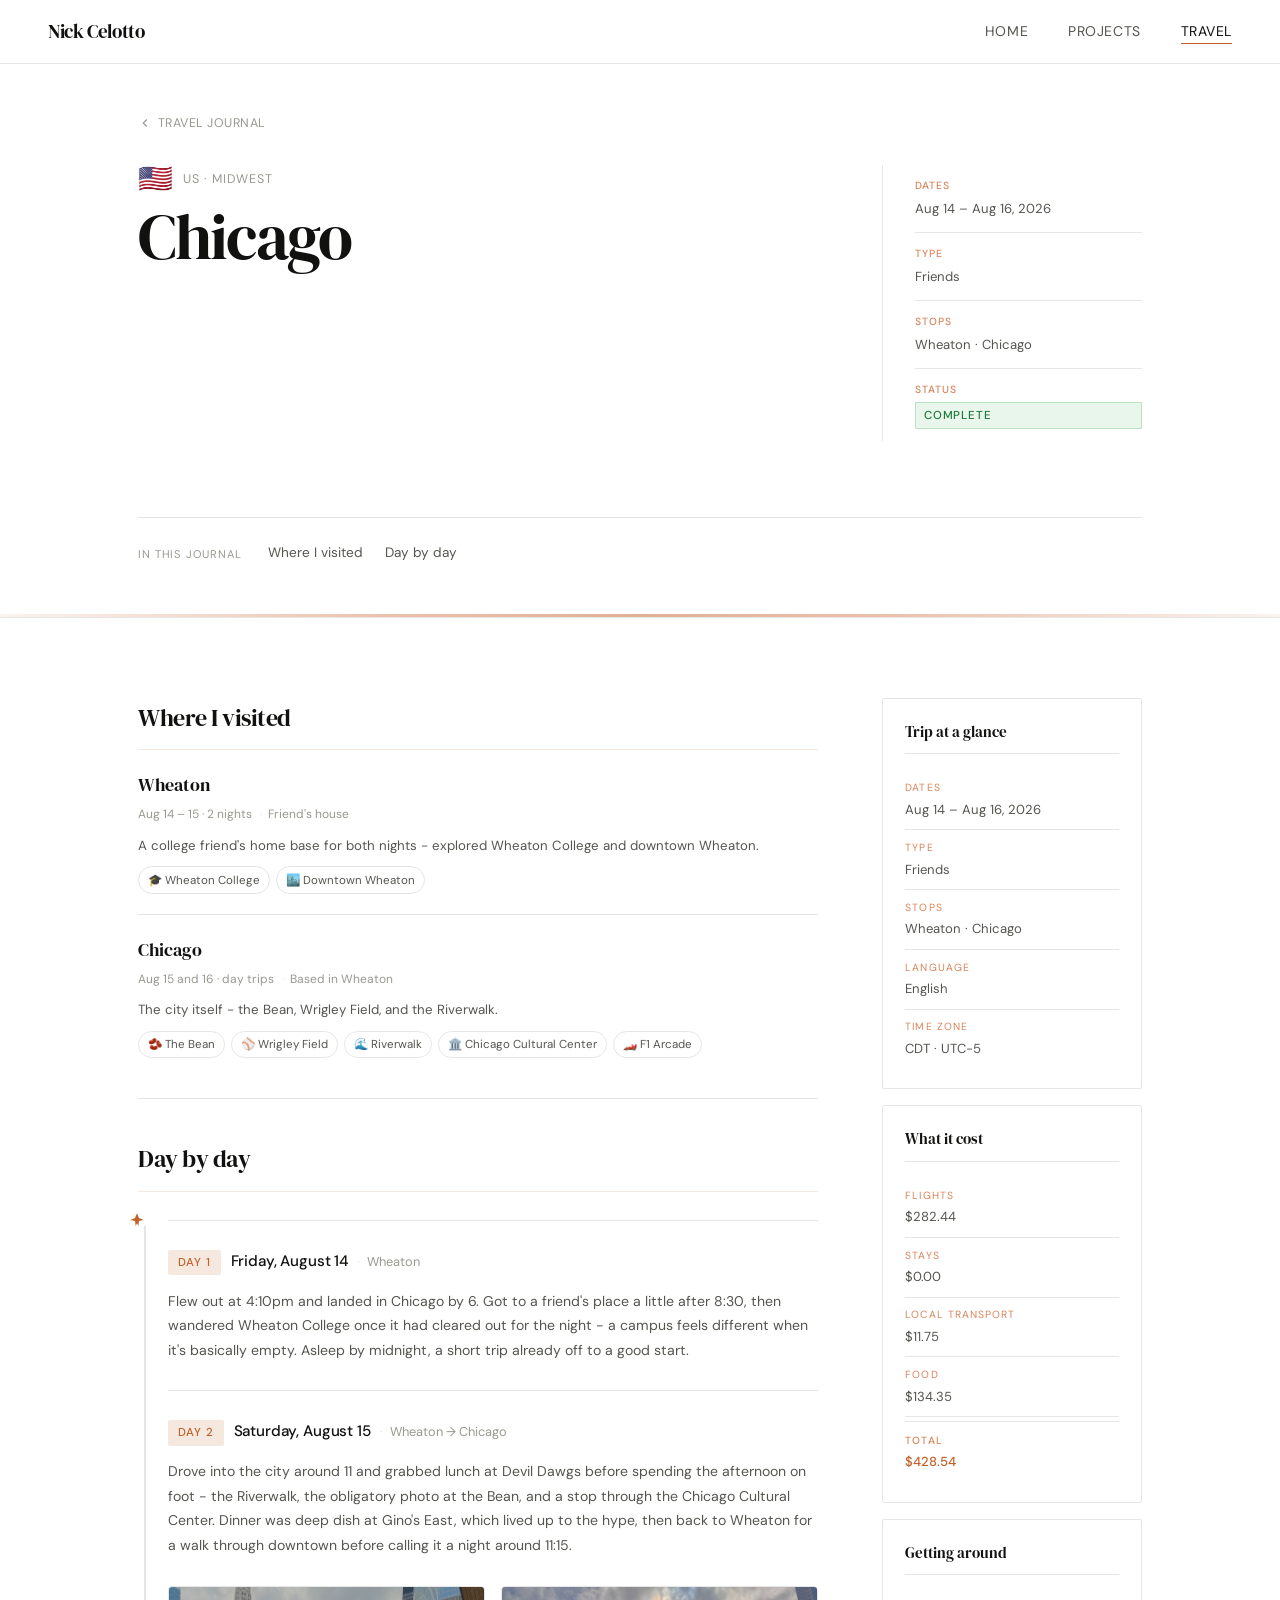
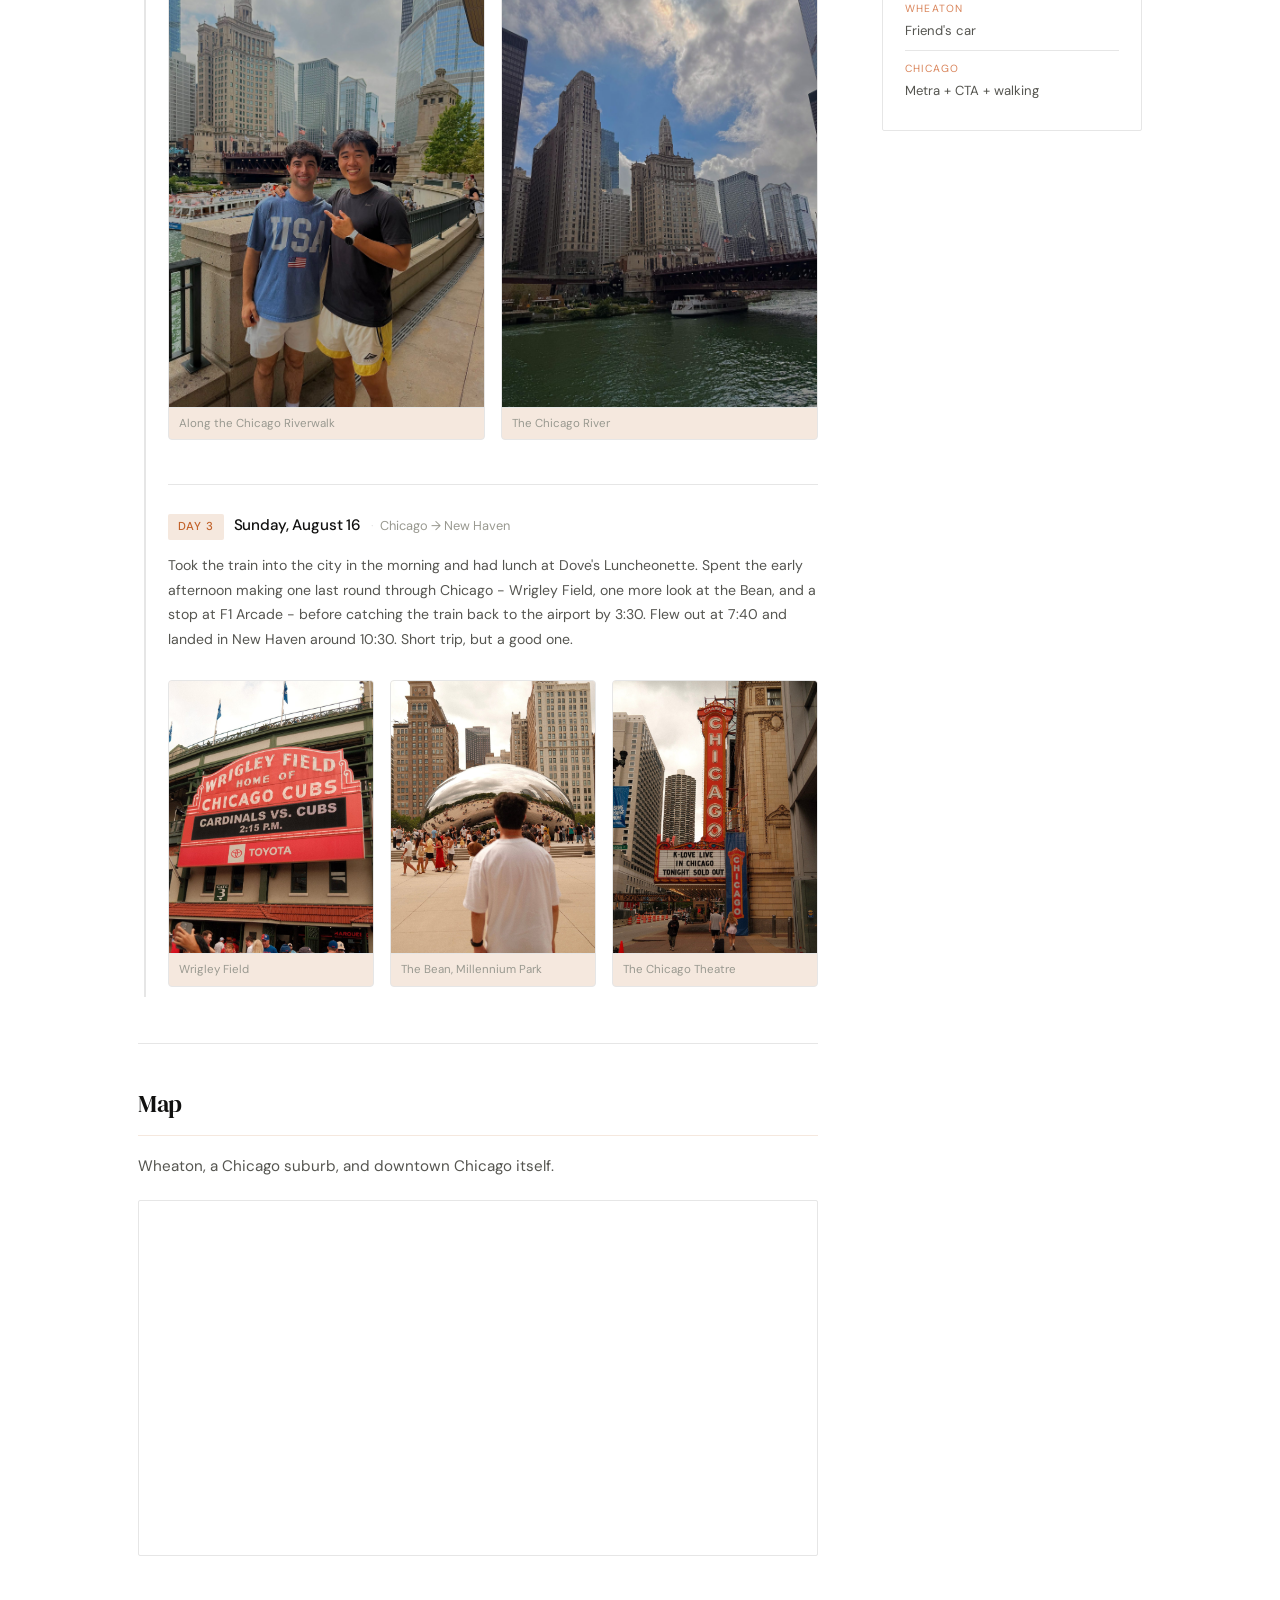
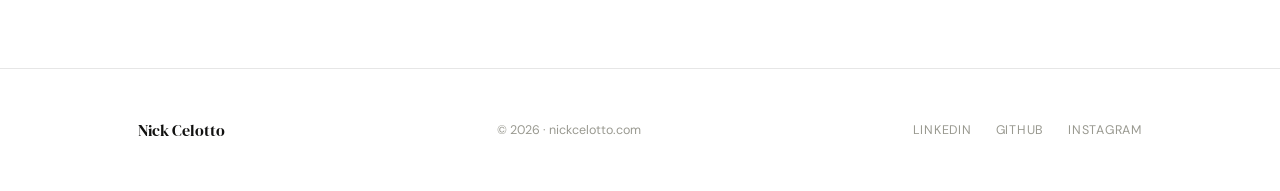
==== guide-chicago.html @ 73bafe91 "Travel page update" ====
<!DOCTYPE html>
<html lang="en">
<head>
  <meta charset="UTF-8" />
  <meta name="viewport" content="width=device-width, initial-scale=1.0" />
  <title>Chicago - Nick Celotto</title>
  <link rel="preconnect" href="https://fonts.googleapis.com" />
  <link rel="preconnect" href="https://fonts.gstatic.com" crossorigin />
  <link href="https://fonts.googleapis.com/css2?family=DM+Serif+Display:ital@0;1&family=DM+Sans:wght@300;400;500&display=swap" rel="stylesheet" />
  <link rel="stylesheet" href="style.css" />
</head>
<body>

  <!-- NAV -->
  <nav class="nav">
    <a href="index.html" class="nav-logo">Nick Celotto</a>
    <ul class="nav-links">
      <li><a href="index.html">Home</a></li>
      <li><a href="projects.html">Projects</a></li>
      <li><a href="travel.html" class="active">Travel</a></li>
    </ul>
    <button class="nav-hamburger" id="hamburger" aria-label="Menu">
      <span></span><span></span><span></span>
    </button>
  </nav>
  <div class="nav-mobile-menu" id="mobileMenu">
    <a href="index.html">Home</a>
    <a href="projects.html">Projects</a>
    <a href="travel.html">Travel</a>
  </div>


  <!-- ════════════════════════
       HERO
       ════════════════════════ -->
  <div class="guide-page-hero">
    <div class="container">

      <a href="travel.html?tab=guides" class="guide-back">
        <svg width="14" height="14" viewBox="0 0 24 24" fill="none" stroke="currentColor" stroke-width="2"><polyline points="15 18 9 12 15 6"/></svg>
        Travel Journal
      </a>


      <div class="guide-page-header">
        <div class="guide-page-title-group">
          <div class="guide-page-flag-row">
            <span class="guide-page-flag">🇺🇸</span>
            <span class="guide-page-region">US · Midwest</span>
          </div>
          <h1 class="guide-page-title">Chicago</h1>
        </div>
        <div class="guide-page-meta">
          <div class="guide-page-meta-item">
            <span class="guide-page-meta-label">Dates</span>
            <span class="guide-page-meta-val">Aug 14 – Aug 16, 2026</span>
          </div>
          <div class="guide-page-meta-item">
            <span class="guide-page-meta-label">Type</span>
            <span class="guide-page-meta-val">Friends</span>
          </div>
          <div class="guide-page-meta-item">
            <span class="guide-page-meta-label">Stops</span>
            <span class="guide-page-meta-val">Wheaton · Chicago</span>
          </div>
          <div class="guide-page-meta-item">
            <span class="guide-page-meta-label">Status</span>
            <span class="guide-status guide-status--live" style="font-size:0.72rem;">Complete</span>
          </div>
        </div>
      </div>

      <!-- In this journal - magazine-style contents strip -->
      <nav class="guide-toc">
        <span class="guide-toc-label">In this journal</span>
        <a href="#where">Where I visited</a>
        <a href="#daybyday">Day by day</a>
      </nav>

    </div>
    <div class="guide-hero-divider"></div>
  </div>


  <!-- ════════════════════════
       BODY
       ════════════════════════ -->
  <div class="guide-page-body">
    <div class="container">
      <div class="guide-page-layout">

        <!-- ══════════════════════════════
             MAIN CONTENT
             ══════════════════════════════ -->
        <div class="guide-page-content">

          <!-- WHERE I VISITED -->
          <div class="guide-page-section" id="where">
            <h2 class="guide-page-section-title">Where I visited</h2>

            <div class="journal-stays">

              <div class="journal-stay">
                <div class="journal-stay-destination">Wheaton</div>
                <div class="journal-stay-meta-row">
                  <span class="journal-stay-dates">Aug 14 – 15 · 2 nights</span>
                  <span class="journal-stay-hostel">Friend's house</span>
                </div>
                <p class="journal-stay-desc">A college friend's home base for both nights - explored Wheaton College and downtown Wheaton.</p>
                <div class="journal-stay-tags">
                  <span class="journal-stay-tag">🎓 Wheaton College</span>
                  <span class="journal-stay-tag">🏙️ Downtown Wheaton</span>
                </div>
              </div>

              <div class="journal-stay">
                <div class="journal-stay-destination">Chicago</div>
                <div class="journal-stay-meta-row">
                  <span class="journal-stay-dates">Aug 15 and 16 · day trips</span>
                  <span class="journal-stay-hostel">Based in Wheaton</span>
                </div>
                <p class="journal-stay-desc">The city itself - the Bean, Wrigley Field, and the Riverwalk.</p>
                <div class="journal-stay-tags">
                  <span class="journal-stay-tag">🫘 The Bean</span>
                  <span class="journal-stay-tag">⚾ Wrigley Field</span>
                  <span class="journal-stay-tag">🌊 Riverwalk</span>
                  <span class="journal-stay-tag">🏛️ Chicago Cultural Center</span>
                  <span class="journal-stay-tag">🏎️ F1 Arcade</span>
                </div>
              </div>

            </div>
          </div>

          <!-- DAY BY DAY -->
          <div class="guide-page-section" id="daybyday">
            <h2 class="guide-page-section-title">Day by day</h2>

            <div class="journal-track">
              <div class="plane-tracker" aria-hidden="true">
                <svg viewBox="0 0 24 24" xmlns="http://www.w3.org/2000/svg">
                  <path style="fill:var(--accent)" d="M12 2 L15 9 L22 12 L15 13.5 L14 21 L12 17 L10 21 L9 13.5 L2 12 L9 9 Z"/>
                </svg>
              </div>

            <div class="journal-day">
              <div class="journal-day-header">
                <span class="journal-day-label">Day 1</span>
                <span class="journal-day-date">Friday, August 14</span>
                <span class="journal-day-location">Wheaton</span>
              </div>
              <div class="journal-day-body">
                <p class="journal-day-text">Flew out at 4:10pm and landed in Chicago by 6. Got to a friend's place a little after 8:30, then wandered Wheaton College once it had cleared out for the night - a campus feels different when it's basically empty. Asleep by midnight, a short trip already off to a good start.</p>
                <!-- ★ Add photo: <div class="journal-day-photo"><img src="assets/chicago/dayN.jpg" alt="" /><p class="journal-day-photo-caption">Caption</p></div> -->
              </div>
            </div>

            <div class="journal-day">
              <div class="journal-day-header">
                <span class="journal-day-label">Day 2</span>
                <span class="journal-day-date">Saturday, August 15</span>
                <span class="journal-day-location">Wheaton → Chicago</span>
              </div>
              <div class="journal-day-body">
                <p class="journal-day-text">Drove into the city around 11 and grabbed lunch at Devil Dawgs before spending the afternoon on foot - the Riverwalk, the obligatory photo at the Bean, and a stop through the Chicago Cultural Center. Dinner was deep dish at Gino's East, which lived up to the hype, then back to Wheaton for a walk through downtown before calling it a night around 11:15.</p>
                <div class="journal-day-photo-row">
                  <div class="journal-day-photo journal-day-photo--portrait"><img src="assets/chicago/chicago-riverwalk.jpg" alt="Along the Chicago Riverwalk" loading="lazy" /><p class="journal-day-photo-caption">Along the Chicago Riverwalk</p></div>
                  <div class="journal-day-photo journal-day-photo--portrait"><img src="assets/chicago/chicago-river.jpg" alt="Buildings along the Chicago River" loading="lazy" /><p class="journal-day-photo-caption">The Chicago River</p></div>
                </div>
              </div>
            </div>

            <div class="journal-day">
              <div class="journal-day-header">
                <span class="journal-day-label">Day 3</span>
                <span class="journal-day-date">Sunday, August 16</span>
                <span class="journal-day-location">Chicago → New Haven</span>
              </div>
              <div class="journal-day-body">
                <p class="journal-day-text">Took the train into the city in the morning and had lunch at Dove's Luncheonette. Spent the early afternoon making one last round through Chicago - Wrigley Field, one more look at the Bean, and a stop at F1 Arcade - before catching the train back to the airport by 3:30. Flew out at 7:40 and landed in New Haven around 10:30. Short trip, but a good one.</p>
                <div class="journal-day-photo-row">
                  <div class="journal-day-photo journal-day-photo--portrait"><img src="assets/chicago/chicago-wrigley.jpg" alt="Wrigley Field marquee" loading="lazy" /><p class="journal-day-photo-caption">Wrigley Field</p></div>
                  <div class="journal-day-photo journal-day-photo--portrait"><img src="assets/chicago/chicago-bean.jpg" alt="Looking at Cloud Gate in Millennium Park" loading="lazy" /><p class="journal-day-photo-caption">The Bean, Millennium Park</p></div>
                  <div class="journal-day-photo journal-day-photo--portrait"><img src="assets/chicago/chicago-theatre.jpg" alt="The Chicago Theatre sign" loading="lazy" /><p class="journal-day-photo-caption">The Chicago Theatre</p></div>
                </div>
              </div>
            </div>

            </div><!-- /journal-track -->

          </div><!-- /day by day section -->

          <!-- MAP -->
          <div class="guide-page-section guide-map-section">
            <h2 class="guide-page-section-title">Map</h2>
            <p class="guide-page-text" style="margin-bottom:1.25rem;">Wheaton, a Chicago suburb, and downtown Chicago itself.</p>
            <div class="guide-map-wrap">
              <iframe
                class="guide-map-iframe"
                src="https://maps.google.com/maps?q=Chicago,+IL&z=9&output=embed"
                allowfullscreen="" loading="lazy"
                referrerpolicy="no-referrer-when-downgrade"
                title="Chicago map">
              </iframe>
            </div>
          </div>

        </div><!-- /guide-page-content -->


        <!-- ══════════════════════════════
             SIDEBAR
             ══════════════════════════════ -->
        <aside class="guide-page-sidebar">

          <div class="guide-sidebar-card">
            <h3 class="guide-sidebar-heading">Trip at a glance</h3>
            <div class="guide-sidebar-facts">
              <div class="guide-sidebar-fact">
                <span class="guide-sidebar-fact-label">Dates</span>
                <span class="guide-sidebar-fact-val">Aug 14 – Aug 16, 2026</span>
              </div>
              <div class="guide-sidebar-fact">
                <span class="guide-sidebar-fact-label">Type</span>
                <span class="guide-sidebar-fact-val">Friends</span>
              </div>
              <div class="guide-sidebar-fact">
                <span class="guide-sidebar-fact-label">Stops</span>
                <span class="guide-sidebar-fact-val">Wheaton · Chicago</span>
              </div>
              <div class="guide-sidebar-fact">
                <span class="guide-sidebar-fact-label">Language</span>
                <span class="guide-sidebar-fact-val">English</span>
              </div>
              <div class="guide-sidebar-fact">
                <span class="guide-sidebar-fact-label">Time zone</span>
                <span class="guide-sidebar-fact-val">CDT · UTC-5</span>
              </div>
            </div>
          </div>

          <div class="guide-sidebar-card">
            <h3 class="guide-sidebar-heading">What it cost</h3>
            <div class="guide-sidebar-facts">
              <div class="guide-sidebar-fact">
                <span class="guide-sidebar-fact-label">Flights</span>
                <span class="guide-sidebar-fact-val">$282.44</span>
              </div>
              <div class="guide-sidebar-fact">
                <span class="guide-sidebar-fact-label">Stays</span>
                <span class="guide-sidebar-fact-val">$0.00</span>
              </div>
              <div class="guide-sidebar-fact">
                <span class="guide-sidebar-fact-label">Local transport</span>
                <span class="guide-sidebar-fact-val">$11.75</span>
              </div>
              <div class="guide-sidebar-fact">
                <span class="guide-sidebar-fact-label">Food</span>
                <span class="guide-sidebar-fact-val">$134.35</span>
              </div>
              <div class="guide-sidebar-fact" style="border-top:1px solid var(--ink-faint);padding-top:0.6rem;margin-top:0.25rem;">
                <span class="guide-sidebar-fact-label" style="font-weight:500;">Total</span>
                <span class="guide-sidebar-fact-val" style="font-weight:500;color:var(--accent);">$428.54</span>
              </div>
            </div>
          </div>

          <div class="guide-sidebar-card">
            <h3 class="guide-sidebar-heading">Getting around</h3>
            <div class="guide-sidebar-facts">
              <div class="guide-sidebar-fact">
                <span class="guide-sidebar-fact-label">Wheaton</span>
                <span class="guide-sidebar-fact-val">Friend's car</span>
              </div>
              <div class="guide-sidebar-fact">
                <span class="guide-sidebar-fact-label">Chicago</span>
                <span class="guide-sidebar-fact-val">Metra + CTA + walking</span>
              </div>
            </div>
          </div>

        </aside><!-- /sidebar -->

      </div><!-- /guide-page-layout -->
    </div><!-- /container -->
  </div><!-- /guide-page-body -->


  <!-- FOOTER -->
  <footer class="footer">
    <div class="container footer-inner">
      <p class="footer-name">Nick Celotto</p>
      <p class="footer-copy">© 2026 · nickcelotto.com</p>
      <div class="footer-links">
        <a href="https://www.linkedin.com/in/nickcelotto" target="_blank">LinkedIn</a>
        <a href="https://github.com/nickcelotto" target="_blank">GitHub</a>
        <a href="https://www.instagram.com/celottovision" target="_blank">Instagram</a>
      </div>
    </div>
  </footer>

  <script src="main.js"></script>
</body>
</html>
---- style.css ----
/* ============================================================
   NICK CELOTTO - PORTFOLIO STYLESHEET
   
   TABLE OF CONTENTS:
   1.  Reset & CSS Variables
   2.  Base Styles (body, images, links)
   3.  Navigation (desktop + mobile hamburger)
   4.  Layout Utilities (container, two-column grid)
   5.  Section Spacing & Dividers
   6.  Hero (homepage)
   7.  Bio Text & CTA Links
   8.  Skills Grid
   9.  Project Cards (homepage teaser)
   10. Page Headers (projects, photography pages)
   11. Filter/Tab Bar (sticky bar below page header)
   12. Tab System (show/hide views via JS)
   13. Project Detail Cards (Other Projects view)
   14. Featured Project - editorial layout
   15. Photo Strip (homepage teaser)
   16. Gallery Page (masonry grid + lightbox)
   17. Experience Section (homepage)
   18. Resume Pill (accent-colored hero button)
   19. Metrics Strip (photography page)
   20. Photography Home - editorial intro
   21. Footer
   22. Animations & Scroll Reveal
   23. Responsive Breakpoints
   ============================================================ */


/* ============================================================
   1. RESET & CSS VARIABLES
   ============================================================
   box-sizing: border-box means padding and border are included
   in an element's width/height - avoids layout math headaches.
   CSS custom properties (--variables) are defined on :root so
   they're available everywhere in the file.
   ============================================================ */

*, *::before, *::after { box-sizing: border-box; margin: 0; padding: 0; }

:root {
  /* ── Text colors ── */
  --ink: #111110;           /* near-black for headings and strong text */
  --ink-mid: #555550;       /* body text, descriptions */
  --ink-light: #999990;     /* captions, labels, secondary text */
  --ink-faint: #e6e6e6;     /* borders, dividers, very subtle lines */

  /* ── Background colors ── */
  --paper: #ffffff;         /* page background - clean white */
  --paper-warm: #ffffff;    /* same white - kept as a separate variable so
                                a subtle surface distinction (or dark mode)
                                can be reintroduced later without a find/
                                replace across the whole file */
  --surface: #f7f7f6;       /* barely-there neutral fill for cards that
                                need to read as a distinct block against
                                the white page (not a return to beige -
                                this is a near-neutral gray) */

  /* ── Accent - warm terracotta/amber ──
     Used on: labels, italic headings, icons, buttons, links,
     tag backgrounds, stat numbers, quote marks, arrow symbols. */
  --accent: #c2622a;        /* main accent, full saturation */
  --accent-hover: #a84e1e;  /* darker shade for hover states */
  --accent-faint: #f5e8de;  /* very light tint for backgrounds/hover fills */
  --accent-mid: #d9845a;    /* mid tone - used in dark-bg contexts */

  /* ── Legacy tag variables (kept for compatibility) ── */
  --tag-bg: #eeeeee;
  --tag-color: #555550;

  /* ── Typography ── */
  --serif: 'DM Serif Display', Georgia, serif; /* headings, pull quotes */
  --sans: 'DM Sans', system-ui, sans-serif;    /* all body text, UI labels */

  /* ── Layout ── */
  --nav-h: 64px;            /* nav bar height - used to offset sticky elements */
  --max-w: 1100px;          /* max content width, centered on large screens */
  --side-pad: clamp(1.25rem, 5vw, 3rem); /* responsive horizontal padding */
  /* clamp(min, preferred, max) - shrinks on small screens, caps on large */
}

html { scroll-behavior: smooth; } /* makes anchor links (#section) animate */


/* ============================================================
   2. BASE STYLES
   ============================================================ */

body {
  font-family: var(--sans);
  background: var(--paper);
  color: var(--ink);
  font-size: 16px;
  line-height: 1.65;
  -webkit-font-smoothing: antialiased; /* crisper text rendering on macOS/iOS */
}

/* Images are block by default (removes inline bottom gap).
   width: 100% makes them fill their container.
   height: auto preserves natural aspect ratio - no cropping.
   Individual containers override this where a fixed crop is needed. */
img { display: block; width: 100%; height: auto; }

/* Remove default link styling - we'll style each context manually */
a { color: inherit; text-decoration: none; }


/* ============================================================
   3. NAVIGATION
   ============================================================
   The nav is fixed (stays at top while scrolling).
   backdrop-filter: blur creates the frosted-glass effect.
   z-index: 1000 keeps it above all page content.
   ============================================================ */

.nav {
  position: fixed;
  top: 0; left: 0; right: 0;
  height: var(--nav-h);
  background: rgba(255, 255, 255, 0.94); /* slightly transparent so blur shows */
  backdrop-filter: blur(12px);
  -webkit-backdrop-filter: blur(12px);   /* Safari prefix */
  border-bottom: 1px solid var(--ink-faint);
  display: flex;
  align-items: center;
  justify-content: space-between;
  padding: 0 var(--side-pad);
  z-index: 1000;
}

/* Logo text - uses serif font, slightly smaller than headings */
.nav-logo {
  font-family: var(--serif);
  font-size: 1.2rem;
  letter-spacing: -0.02em;
  color: var(--ink);
}

/* Desktop nav links */
.nav-links {
  list-style: none;
  display: flex;
  gap: 2.5rem;
}

.nav-links a {
  font-size: 0.875rem;
  font-weight: 400;
  letter-spacing: 0.04em;
  text-transform: uppercase;
  color: var(--ink-mid);
  transition: color 0.2s;
  position: relative; /* needed for the ::after underline pseudo-element */
}

/* Animated underline on hover/active - grows from left using width transition */
.nav-links a::after {
  content: '';
  position: absolute;
  bottom: -4px; left: 0;
  width: 0; height: 1.5px;
  background: var(--accent);
  transition: width 0.25s;
}

.nav-links a:hover,
.nav-links a.active {
  color: var(--ink);
}

.nav-links a:hover::after,
.nav-links a.active::after {
  width: 100%; /* triggers the underline animation */
}

/* Hamburger button - hidden on desktop, shown on mobile via media query */
.nav-hamburger {
  display: none;
  flex-direction: column;
  gap: 5px;
  background: none;
  border: none;
  cursor: pointer;
  padding: 8px;   /* extra padding = larger tap target on mobile */
  margin: -8px;   /* negative margin cancels out the extra padding visually */
}

.nav-hamburger span {
  display: block;
  width: 22px; height: 1.5px;
  background: var(--ink);
  transition: all 0.25s;
}

/* Mobile dropdown - hidden until JS adds class "open" */
.nav-mobile-menu {
  display: none;
  position: fixed;
  top: var(--nav-h); /* starts directly below the nav bar */
  left: 0; right: 0;
  background: var(--paper);
  border-bottom: 1px solid var(--ink-faint);
  padding: 1.5rem var(--side-pad) 2rem;
  flex-direction: column;
  gap: 0;
  z-index: 999; /* just below the nav bar itself */
  box-shadow: 0 8px 24px rgba(17,17,16,0.07);
}

.nav-mobile-menu.open { display: flex; } /* toggled by main.js */

.nav-mobile-menu a {
  font-size: 1.15rem;
  font-weight: 400;
  color: var(--ink-mid);
  padding: 0.85rem 0;
  border-bottom: 1px solid var(--ink-faint);
  transition: color 0.2s;
}

.nav-mobile-menu a:last-child { border-bottom: none; }
.nav-mobile-menu a:hover { color: var(--ink); }


/* ============================================================
   4. LAYOUT UTILITIES
   ============================================================ */

/* Centered wrapper with max-width and horizontal padding */
.container {
  max-width: var(--max-w);
  margin: 0 auto;
  padding: 0 var(--side-pad);
}

/* Two-column layout used in bio, skills, projects, experience sections.
   180px label column on left, content fills the rest. */
.two-col {
  display: grid;
  grid-template-columns: 180px 1fr;
  gap: 3rem;
  align-items: start;
}

.col-label { padding-top: 0.5rem; }

/* Small uppercase label like "About", "Skills", "Projects" */
.label-tag {
  font-size: 0.75rem;
  letter-spacing: 0.1em;
  text-transform: uppercase;
  color: var(--accent); /* accent color makes these stand out */
  font-weight: 500;
}


/* ============================================================
   5. SECTION SPACING & DIVIDERS
   ============================================================ */

.section { padding: 5rem 0; }

/* Horizontal rule between sections - constrained to content width */
.section-divider {
  height: 1px;
  background: var(--ink-faint);
  max-width: calc(var(--max-w) - 2 * var(--side-pad));
  margin-left: auto;
  margin-right: auto;
}

/* Shared heading style for section titles.
   clamp() makes font-size scale smoothly between viewport sizes. */
.section-heading {
  font-family: var(--serif);
  font-size: clamp(2rem, 4vw, 2.75rem);
  font-weight: 400;
  line-height: 1.15;
  letter-spacing: -0.02em;
  color: var(--ink);
  margin-bottom: 1.75rem;
}

/* The <em> inside headings is used for the italic accent line */
.section-heading em {
  font-style: italic;
  color: var(--accent);
}


/* ============================================================
   6. HERO (homepage)
   ============================================================
   padding-top accounts for the fixed nav bar so content
   doesn't hide underneath it.
   ============================================================ */

.hero {
  padding-top: calc(var(--nav-h) + 5rem);
  padding-bottom: 5rem;
  padding-left: var(--side-pad);
  padding-right: var(--side-pad);
}

/* Two-column: photo left, text right */
.hero-inner {
  max-width: var(--max-w);
  margin: 0 auto;
  display: grid;
  grid-template-columns: 260px 1fr;
  gap: 4rem;
  align-items: center;
}

.hero-photo-wrap { position: relative; }

/* Fixed-size portrait crop for the profile photo */
.hero-photo {
  width: 240px;
  height: 300px;
  border-radius: 4px;
  overflow: hidden;           /* clips the image to the rounded corners */
  background: var(--accent-faint);
  border: 1px solid var(--ink-faint);
}

/* Override the global img rule - portrait photo needs cover crop */
.hero-photo img {
  width: 100%;
  height: 100%;
  object-fit: cover;          /* fills the box, crops edges if needed */
}

/* Fallback shown when profile image is missing (via onerror in HTML) */
.photo-placeholder {
  display: flex;
  align-items: center;
  justify-content: center;
  background: var(--accent-faint) !important;
}

.photo-placeholder::after {
  content: 'Add photo';
  font-size: 0.8rem;
  color: var(--ink-light);
  font-family: var(--sans);
}

/* Small uppercase label above the name */
.hero-eyebrow {
  font-size: 0.8rem;
  letter-spacing: 0.1em;
  text-transform: uppercase;
  color: var(--accent);
  margin-bottom: 1rem;
}

/* Large name - the biggest type on the page */
.hero-name {
  font-family: var(--serif);
  font-size: clamp(3.5rem, 8vw, 6rem);
  font-weight: 400;
  line-height: 1.0;
  letter-spacing: -0.03em;
  color: var(--ink);
  margin-bottom: 0.75rem;
}

.hero-location {
  font-size: 0.875rem;
  color: var(--ink-light);
  margin-bottom: 2rem;
}

/* Wraps the row of link pills (LinkedIn, GitHub, Resume, etc.) */
.hero-links {
  display: flex;
  flex-wrap: wrap; /* wraps to next line on narrow screens */
  gap: 0.6rem;
}

/* ── Link pills ──
   Used for LinkedIn, GitHub, Email, Resume buttons in the hero.
   Border + small padding gives them a "chip" look. */
.link-pill {
  display: inline-flex;
  align-items: center;
  gap: 6px;
  padding: 0.5rem 1rem;
  border: 1px solid var(--ink-faint);
  border-radius: 2px;
  font-size: 0.8rem;
  font-weight: 400;
  color: var(--ink-mid);
  background: transparent;
  transition: all 0.2s;
  letter-spacing: 0.02em;
}

.link-pill:hover {
  border-color: var(--accent);
  color: var(--accent);
  background: var(--accent-faint);
}


/* ============================================================
   7. BIO TEXT & CTA LINKS
   ============================================================ */

/* Body paragraph text in the About, Experience sections */
.bio-text {
  color: var(--ink-mid);
  font-size: 1rem;
  line-height: 1.75;
  margin-bottom: 1rem;
  max-width: 560px; /* keeps line length readable */
}

/* "View my projects →" style inline link */
.cta-link {
  font-size: 0.875rem;
  font-weight: 500;
  color: var(--accent);
  letter-spacing: 0.02em;
  border-bottom: 1px solid var(--accent-mid); /* underline via border, not text-decoration */
  padding-bottom: 1px;
  transition: opacity 0.2s;
}

.cta-link:hover { opacity: 0.6; }


/* ============================================================
   8. SKILLS GRID
   ============================================================ */

/* Auto-fill means as many columns as fit; min 200px each */
.skills-grid {
  display: grid;
  grid-template-columns: repeat(auto-fill, minmax(200px, 1fr));
  gap: 1.25rem;
}

.skill-card {
  padding: 1.25rem;
  border: 1px solid var(--ink-faint);
  border-radius: 2px;
  background: var(--paper);
  transition: border-color 0.2s, background 0.2s;
}

.skill-card:hover {
  border-color: var(--accent-mid);
  background: var(--accent-faint);
}

.skill-icon {
  color: var(--accent); /* accent-colored SVG icons */
  margin-bottom: 0.75rem;
  line-height: 0; /* removes extra space below inline SVG */
}

.skill-name {
  font-family: var(--serif);
  font-size: 1rem;
  font-weight: 400;
  color: var(--ink);
  margin-bottom: 0.4rem;
}

.skill-desc {
  font-size: 0.8rem;
  color: var(--ink-light);
  line-height: 1.5;
}


/* ============================================================
   9. PROJECT CARDS (homepage featured work teaser)
   ============================================================ */

.project-grid {
  display: grid;
  grid-template-columns: repeat(auto-fill, minmax(240px, 1fr));
  gap: 1.5rem;
}

.project-card {
  display: block;
  cursor: pointer;
}

/* Fixed-height image box for the homepage project thumbnails */
.project-img {
  position: relative;  /* needed for the .project-overlay absolute positioning */
  height: 200px;
  border-radius: 2px;
  overflow: hidden;
  background: var(--accent-faint);
  border: 1px solid var(--ink-faint);
  margin-bottom: 0.75rem;
}

/* These thumbnail images use cover crop (fixed height box) */
.project-img img {
  width: 100%;
  height: 100%;
  object-fit: cover;
}

/* Fallback text shown when no image is found */
.img-placeholder {
  display: flex;
  align-items: center;
  justify-content: center;
}

.img-placeholder::after {
  content: 'Add image';
  font-size: 0.75rem;
  color: var(--ink-light);
  font-family: var(--sans);
}

/* Dark overlay that fades in on hover, showing "View Project →" */
.project-overlay {
  position: absolute;
  inset: 0; /* shorthand for top/right/bottom/left: 0 */
  background: rgba(17, 17, 16, 0.7);
  display: flex;
  align-items: center;
  justify-content: center;
  opacity: 0;
  transition: opacity 0.25s;
}

.project-overlay span {
  font-size: 0.85rem;
  color: #ffffff;
  letter-spacing: 0.04em;
}

/* Show overlay and slightly zoom image on card hover */
.project-card:hover .project-overlay { opacity: 1; }
.project-card:hover .project-img img { transform: scale(1.03); transition: transform 0.4s; }

.project-meta { padding: 0 0.1rem; }

/* Accent-colored tag labels (Tableau, Python, SQL, etc.) */
.project-tag {
  display: inline-block;
  font-size: 0.7rem;
  letter-spacing: 0.08em;
  text-transform: uppercase;
  color: var(--accent);
  background: var(--accent-faint);
  border: 1px solid rgba(194, 98, 42, 0.2);
  padding: 0.2rem 0.5rem;
  border-radius: 1px;
  margin-bottom: 0.4rem;
}

/* Secondary tags (e.g. "pandas" next to "Python") are more muted */
.project-tag.secondary {
  margin-left: 0.3rem;
  color: var(--ink-light);
  background: var(--paper-warm);
  border-color: var(--ink-faint);
}

.project-title {
  font-family: var(--serif);
  font-size: 1rem;
  font-weight: 400;
  color: var(--ink);
  line-height: 1.3;
  margin-top: 0.35rem;
}


/* ============================================================
   10. PAGE HEADERS (projects.html, photography.html)
   ============================================================
   Sits at the top of sub-pages. padding-top pushes it below
   the fixed nav. border-bottom visually separates it from the
   filter/tab bar below.
   ============================================================ */

.page-header {
  padding-top: calc(var(--nav-h) + 4rem);
  padding-bottom: 3rem;
  padding-left: var(--side-pad);
  padding-right: var(--side-pad);
  border-bottom: 1px solid var(--ink-faint);
  max-width: var(--max-w);
  margin: 0 auto;
}

.page-title {
  font-family: var(--serif);
  font-size: clamp(2.5rem, 6vw, 4rem);
  font-weight: 400;
  letter-spacing: -0.03em;
  color: var(--ink);
  margin: 0.5rem 0 1rem;
}

.page-subtitle {
  font-size: 1rem;
  color: var(--ink-mid);
  max-width: 480px;
  line-height: 1.65;
}


/* ============================================================
   11. FILTER / TAB BAR
   ============================================================
   position: sticky makes it stick to the top of the viewport
   as you scroll past it (offset by nav height).
   overflow-x: auto + nowrap allows horizontal scrolling on
   mobile so all buttons are accessible without wrapping.
   ============================================================ */

.filter-bar {
  border-bottom: 1px solid var(--ink-faint);
  padding: 1rem 0;
  position: sticky;
  top: var(--nav-h);
  background: rgba(255, 255, 255, 0.97);
  backdrop-filter: blur(8px);
  z-index: 100;
  overflow-x: auto;
  -webkit-overflow-scrolling: touch; /* smooth momentum scroll on iOS */
  scrollbar-width: none;             /* hide scrollbar in Firefox */
}

.filter-bar::-webkit-scrollbar { display: none; } /* hide scrollbar in Chrome/Safari */

.filter-bar .container {
  display: flex;
  gap: 0.5rem;
  flex-wrap: nowrap;       /* single row - scrolls instead of wrapping */
  min-width: max-content;  /* prevents container from shrinking below content */
}


/* ============================================================
   12. TAB SYSTEM
   ============================================================
   .tab-btn - the clickable buttons in the filter bar.
   .tab-view - the content panels shown/hidden by main.js.
   JS reads data-view="key" on buttons and matches to id="view-{key}".
   ============================================================ */

.tab-btn {
  font-family: var(--sans);
  font-size: 0.82rem;
  letter-spacing: 0.06em;
  text-transform: uppercase;
  color: var(--ink-light);
  background: transparent;
  border: 1px solid transparent;
  padding: 0.5rem 1.1rem;
  border-radius: 1px;
  cursor: pointer;
  transition: all 0.2s;
  white-space: nowrap;
  min-height: 38px; /* ensures comfortable tap target on mobile */
}

.tab-btn:hover {
  color: var(--ink);
  border-color: var(--ink-faint);
}

/* Active tab - accent border and background */
.tab-btn.active {
  color: var(--accent);
  border-color: var(--accent);
  background: var(--accent-faint);
}

/* Tab view containers - toggled between display:none and display:'' by JS */
.tab-view { /* no default styles needed - JS handles visibility */ }

/* Legacy filter buttons (kept in case any page still uses .filter-btn) */
.filter-btn {
  font-family: var(--sans);
  font-size: 0.78rem;
  letter-spacing: 0.06em;
  text-transform: uppercase;
  color: var(--ink-light);
  background: transparent;
  border: 1px solid transparent;
  padding: 0.45rem 1rem;
  border-radius: 1px;
  cursor: pointer;
  transition: all 0.2s;
  white-space: nowrap;
  min-height: 36px;
}

.filter-btn:hover { color: var(--ink); border-color: var(--ink-faint); }
.filter-btn.active {
  color: var(--accent);
  border-color: var(--accent);
  background: var(--accent-faint);
}


/* ============================================================
   13. PROJECT DETAIL CARDS (Other Projects view)
   ============================================================
   Each card has: title row, full-width image, then a two-column
   body with narrative on the left and a sticky metadata sidebar
   on the right.
   ============================================================ */

.projects-list { display: flex; flex-direction: column; gap: 0; }

/* Horizontal rule between project cards */
.project-separator { height: 1px; background: var(--ink-faint); margin: 3rem 0; }

.project-full {
  scroll-margin-top: calc(var(--nav-h) + 80px); /* offset for sticky nav when anchor-linking */
  opacity: 1;
  transition: opacity 0.3s;
}

.project-full.hidden { display: none; }

/* ── Top bar: title left, links right ── */
.pf-topbar {
  display: flex;
  justify-content: space-between;
  align-items: flex-end;
  gap: 2rem;
  margin-bottom: 1.5rem;
  flex-wrap: wrap;
}

.pf-title-group { flex: 1; }

.pf-tags {
  display: flex;
  gap: 0.4rem;
  flex-wrap: wrap;
  margin-bottom: 0.6rem;
}

.pf-title {
  font-family: var(--serif);
  font-size: clamp(1.6rem, 3.5vw, 2.2rem);
  font-weight: 400;
  letter-spacing: -0.025em;
  color: var(--ink);
  line-height: 1.15;
}

.pf-links {
  display: flex;
  gap: 0.6rem;
  flex-wrap: wrap;
  flex-shrink: 0;
  align-items: center;
}

/* ── Full-width project image ──
   height: auto lets images show at natural aspect ratio */
.pf-image {
  width: 100%;
  border-radius: 2px;
  overflow: hidden;
  background: var(--accent-faint);
  border: 1px solid var(--ink-faint);
  margin-bottom: 2.5rem;
}

.pf-image img {
  width: 100%;
  height: auto;
  display: block;
  object-fit: unset; /* no forced crop - respects natural aspect ratio */
}

/* ── Body: narrative (wider) + sticky sidebar ── */
.pf-body {
  display: grid;
  grid-template-columns: 1fr 280px;
  gap: 4rem;
  align-items: start;
}

/* ── Narrative blocks (Problem, Approach, Findings, Impact) ── */
.pf-narrative {
  display: flex;
  flex-direction: column;
  gap: 0;
}

.pf-block {
  padding: 1.75rem 0;
  border-bottom: 1px solid var(--ink-faint);
}

.pf-block:first-child { padding-top: 0; }
.pf-block:last-child { border-bottom: none; padding-bottom: 0; }

/* Small uppercase label ("The Problem", "Approach", etc.) */
.pf-block-label {
  font-size: 0.72rem;
  letter-spacing: 0.1em;
  text-transform: uppercase;
  color: var(--accent);
  font-weight: 500;
  margin-bottom: 0.75rem;
  font-family: var(--sans);
}

.pf-text {
  font-size: 0.95rem;
  color: var(--ink-mid);
  line-height: 1.8;
  max-width: 600px;
}

.pf-text + .pf-text { margin-top: 0.85rem; }

/* Key findings list - uses ↗ arrows instead of bullets */
.pf-findings {
  list-style: none;
  padding: 0;
  display: flex;
  flex-direction: column;
  gap: 0.65rem;
}

.pf-findings li {
  font-size: 0.92rem;
  color: var(--ink-mid);
  line-height: 1.7;
  padding-left: 1.25rem;
  position: relative;
  max-width: 600px;
}

/* The ↗ arrow - positioned absolutely to the left of each list item */
.pf-findings li::before {
  content: '↗';
  position: absolute;
  left: 0;
  color: var(--accent);
  font-size: 0.8rem;
  top: 0.15rem;
}

/* ── Metadata sidebar ──
   position: sticky keeps it visible as you scroll the narrative */
.pf-meta {
  position: sticky;
  top: calc(var(--nav-h) + 5rem);
  background: var(--paper-warm);
  border: 1px solid var(--ink-faint);
  border-radius: 2px;
  padding: 1.5rem;
  display: flex;
  flex-direction: column;
  gap: 0;
}

.pf-meta-block {
  padding: 0.85rem 0;
  border-bottom: 1px solid var(--ink-faint);
  display: flex;
  flex-direction: column;
  gap: 0.3rem;
}

.pf-meta-block:first-child { padding-top: 0; }
.pf-meta-block:last-child { border-bottom: none; padding-bottom: 0; }

.pf-meta-label {
  font-size: 0.68rem;
  letter-spacing: 0.1em;
  text-transform: uppercase;
  color: var(--accent-mid);
  font-weight: 500;
}

.pf-meta-val {
  font-size: 0.85rem;
  color: var(--ink-mid);
  line-height: 1.5;
}

/* ── Status badges ── */
.pf-status {
  display: inline-block;
  font-size: 0.72rem;
  letter-spacing: 0.06em;
  text-transform: uppercase;
  font-weight: 500;
  padding: 0.2rem 0.55rem;
  border-radius: 2px;
}

.pf-status--live {
  background: rgba(40, 167, 69, 0.1);
  color: #1d7a38;
  border: 1px solid rgba(40, 167, 69, 0.25);
}

.pf-status--complete {
  background: var(--accent-faint);
  color: var(--accent);
  border: 1px solid rgba(194, 98, 42, 0.2);
}

.pf-status--wip {
  background: rgba(255, 193, 7, 0.1);
  color: #856404;
  border: 1px solid rgba(255, 193, 7, 0.3);
}

/* ── Shared buttons used across project cards ── */

.btn-outline {
  display: inline-block;
  font-size: 0.8rem;
  font-weight: 500;
  letter-spacing: 0.04em;
  color: var(--accent);
  border: 1px solid var(--accent);
  padding: 0.6rem 1.2rem;
  border-radius: 1px;
  transition: all 0.2s;
  min-height: 40px; /* tap target */
  line-height: 1.6;
}

.btn-outline:hover {
  background: var(--accent);
  color: var(--paper);
}

.btn-ghost {
  display: inline-block;
  font-size: 0.8rem;
  font-weight: 400;
  letter-spacing: 0.04em;
  color: var(--ink-mid);
  border: 1px solid var(--ink-faint);
  padding: 0.6rem 1.2rem;
  border-radius: 1px;
  transition: all 0.2s;
  min-height: 40px;
  line-height: 1.6;
}

.btn-ghost:hover {
  border-color: var(--ink-mid);
  color: var(--ink);
}

/* Large placeholder for project images that haven't been added yet */
.img-placeholder-lg {
  display: flex;
  align-items: center;
  justify-content: center;
  height: 340px !important;
  background: var(--accent-faint) !important;
  border: 1px solid var(--ink-faint) !important;
  border-radius: 2px;
}

.img-placeholder-lg::after {
  content: 'Add project image';
  font-size: 0.8rem;
  color: var(--ink-light);
  font-family: var(--sans);
}


/* ============================================================
   14. FEATURED PROJECT - editorial layout
   ============================================================
   Unlike the Other Projects cards, the Featured Project uses a
   magazine-style layout:
     - Hero band with title + key stats
     - Full-width interactive Tableau embed
     - Three-column story narrative
     - Centered pull quote
     - 2x2 key findings grid
     - Bottom row with links and metadata
   ============================================================ */

/* ── Hero band ──
   Uses paper-warm background (same as the metrics strip) rather
   than dark - keeps the page light and minimal. */
.fp-hero {
  background: var(--paper-warm);
  border-bottom: 1px solid var(--ink-faint);
  padding: 5rem 0 4rem;
}

/* Two columns: large title left, stat numbers right */
.fp-hero-inner {
  display: grid;
  grid-template-columns: 1fr 340px;
  gap: 4rem;
  align-items: center;
}

.fp-tags { margin-bottom: 1.25rem; }

/* Tags inside the hero band - slightly darker tint to read on warm bg */
.fp-tags .project-tag {
  background: var(--accent-faint);
  border-color: rgba(194, 98, 42, 0.25);
  color: var(--accent);
}

.fp-tags .project-tag.secondary {
  background: var(--paper);
  border-color: var(--ink-faint);
  color: var(--ink-light);
}

/* Large serif title - the <em> part renders in accent color */
.fp-title {
  font-family: var(--serif);
  font-size: clamp(2.5rem, 5vw, 4rem);
  font-weight: 400;
  line-height: 1.1;
  letter-spacing: -0.03em;
  color: var(--ink);
  margin-bottom: 1.25rem;
}

.fp-title em {
  font-style: italic;
  color: var(--accent);
}

/* One-line project summary below the title */
.fp-tagline {
  font-size: 1rem;
  color: var(--ink-mid);
  line-height: 1.7;
  max-width: 480px;
}

/* Right column: three key numbers stacked vertically */
.fp-stat-pair {
  display: flex;
  flex-direction: column;
  gap: 0;
  border-left: 1px solid var(--ink-faint); /* visual separator from title */
  padding-left: 3rem;
}

.fp-stat {
  padding: 1.25rem 0;
  border-bottom: 1px solid var(--ink-faint);
}

.fp-stat:last-child { border-bottom: none; }

/* Big accent-colored number */
.fp-stat-val {
  display: block;
  font-family: var(--serif);
  font-size: 2.5rem;
  font-weight: 400;
  color: var(--accent);
  letter-spacing: -0.03em;
  line-height: 1;
  margin-bottom: 0.35rem;
}

.fp-stat-label {
  display: block;
  font-size: 0.78rem;
  color: var(--ink-light);
  line-height: 1.4;
  letter-spacing: 0.01em;
}

/* ── Tableau embed section ── */
.fp-embed-section {
  padding: 3.5rem 0;
  background: var(--paper);
  border-bottom: 1px solid var(--ink-faint);
  box-shadow: inset 0 3px 12px rgba(17,17,16,0.04);
}

/* Label row above the embed: "Live Dashboard" + instructions note */
.fp-embed-label {
  display: flex;
  align-items: baseline;
  gap: 1rem;
  margin-bottom: 1.25rem;
}

.fp-embed-eyebrow {
  font-size: 0.72rem;
  letter-spacing: 0.1em;
  text-transform: uppercase;
  color: var(--accent);
  font-weight: 500;
}

.fp-embed-note {
  font-size: 0.8rem;
  color: var(--ink-light);
}

/* Wrapper that clips the iframe */
.fp-embed-wrap {
  width: 100%;
  background: var(--paper);
  border: 1px solid var(--ink-faint);
  border-radius: 2px;
  overflow: hidden;
  position: relative;
}

/* The actual Tableau iframe - adjust height here to fit your dashboard */
.fp-embed-iframe {
  width: 100%;
  height: 850px;
  display: block;
  border: none;
}

/* Make the embed section break out of the container to go full width */
.fp-embed-section .container {
  max-width: 100%;
  padding: 0 2rem;
}

/* Placeholder shown before you add a Tableau URL */
.fp-embed-placeholder {
  width: 100%;
  height: 420px;
  display: flex;
  align-items: center;
  justify-content: center;
  background: var(--paper);
}

.fp-embed-placeholder-inner {
  text-align: center;
  display: flex;
  flex-direction: column;
  align-items: center;
  gap: 0.85rem;
}

.fp-embed-placeholder-inner p {
  font-size: 0.9rem;
  color: var(--ink-mid);
}

.fp-embed-placeholder-sub {
  font-size: 0.78rem !important;
  color: var(--ink-light) !important;
  line-height: 1.55;
}

/* ── Narrative section ── */
.fp-narrative-section { padding: 5rem 0; }

/* Horizontal divider with centered label text */
.fp-chapter {
  display: flex;
  align-items: center;
  gap: 1.5rem;
  margin-bottom: 3.5rem;
}

.fp-chapter-line {
  flex: 1;
  height: 1px;
  background: var(--ink-faint);
}

.fp-chapter-label {
  font-size: 0.72rem;
  letter-spacing: 0.12em;
  text-transform: uppercase;
  color: var(--ink-light);
  white-space: nowrap;
}

/* Three equal columns for the story text */
.fp-story-grid {
  display: grid;
  grid-template-columns: repeat(3, 1fr);
  gap: 3rem;
  margin-bottom: 4rem;
}

/* Each column heading has a bottom border in accent-faint */
.fp-story-heading {
  font-family: var(--serif);
  font-size: 1.15rem;
  font-weight: 400;
  color: var(--ink);
  margin-bottom: 1rem;
  padding-bottom: 0.75rem;
  border-bottom: 1px solid var(--accent-faint);
}

.fp-story-text {
  font-size: 0.92rem;
  color: var(--ink-mid);
  line-height: 1.8;
}

.fp-story-text + .fp-story-text { margin-top: 0.85rem; }

/* Centered italic pull quote between story and findings */
.fp-pullquote {
  font-family: var(--serif);
  font-size: clamp(1.4rem, 2.5vw, 1.85rem);
  font-weight: 400;
  font-style: italic;
  color: var(--ink-mid);
  line-height: 1.5;
  text-align: center;
  padding: 3rem 4rem;
  margin: 0 0 3rem;
  border-top: 1px solid var(--ink-faint);
  border-bottom: 1px solid var(--ink-faint);
  letter-spacing: -0.01em;
}

/* 2×2 grid of key findings, each with an arrow icon */
.fp-findings-bar {
  display: grid;
  grid-template-columns: repeat(2, 1fr);
  gap: 0;
  border: 1px solid var(--ink-faint);
  border-radius: 2px;
  overflow: hidden;
  margin-bottom: 3rem;
}

.fp-finding {
  display: flex;
  align-items: flex-start;
  gap: 0.85rem;
  padding: 1.25rem 1.5rem;
  border-right: 1px solid var(--ink-faint);
  border-bottom: 1px solid var(--ink-faint);
  background: var(--paper);
  transition: background 0.2s;
}

/* Remove right border from even items (right column) */
.fp-finding:nth-child(even) { border-right: none; }
/* Remove bottom border from last two items (bottom row) */
.fp-finding:nth-last-child(-n+2) { border-bottom: none; }
.fp-finding:hover { background: var(--accent-faint); }

.fp-finding-arrow {
  color: var(--accent);
  font-size: 1rem;
  flex-shrink: 0; /* prevents arrow from shrinking if text wraps */
  margin-top: 0.05rem;
}

.fp-finding-text {
  font-size: 0.88rem;
  color: var(--ink-mid);
  line-height: 1.55;
}

/* Bottom row: links on left, inline meta (tools/timeline/status) on right */
.fp-bottom-row {
  display: flex;
  align-items: center;
  justify-content: space-between;
  gap: 2rem;
  flex-wrap: wrap;
  padding-top: 2rem;
  border-top: 1px solid var(--ink-faint);
}

.fp-bottom-links {
  display: flex;
  gap: 0.75rem;
  flex-wrap: wrap;
}

.fp-bottom-meta {
  display: flex;
  align-items: center;
  gap: 1.5rem;
  font-size: 0.8rem;
  color: var(--ink-light);
}


/* ============================================================
   15. PHOTO STRIP (homepage teaser thumbnails)
   ============================================================ */

.photo-strip {
  display: grid;
  grid-template-columns: repeat(4, 1fr);
  gap: 0.75rem;
  margin-top: 1.5rem;
}

/* Square thumbnails - aspect-ratio enforces 1:1 crop */
.photo-thumb {
  border-radius: 2px;
  overflow: hidden;
  background: var(--accent-faint);
  border: 1px solid var(--ink-faint);
  aspect-ratio: 1 / 1;
}

/* Cover crop within the square */
.photo-thumb img {
  width: 100%;
  height: 100%;
  object-fit: cover;
  transition: transform 0.4s;
}

.photo-thumb:hover img { transform: scale(1.05); }


/* ============================================================
   16. GALLERY PAGE
   ============================================================
   CSS columns layout for masonry effect. Images show at their
   natural aspect ratio (no forced height). Lightbox overlays
   on click.
   ============================================================ */

.gallery-section { padding-top: 3rem; }

.gallery-trip-section { margin-bottom: 3.5rem; }
.gallery-trip-section:last-child { margin-bottom: 0; }

.gallery-trip-header {
  display: flex;
  align-items: baseline;
  gap: 0.9rem;
  margin-bottom: 1.5rem;
  padding-bottom: 1rem;
  border-bottom: 1px solid var(--ink-faint);
}

.gallery-trip-flag { font-size: 1.5rem; }
.gallery-trip-title { font-size: 1.5rem; }
.gallery-trip-date {
  font-size: 0.78rem;
  color: var(--ink-light);
  margin-left: auto;
}

/* columns: 3 creates a 3-column masonry layout.
   break-inside: avoid on items prevents images from splitting. */
.masonry-grid {
  columns: 3;
  column-gap: 1rem;
}

.masonry-item {
  break-inside: avoid;
  margin-bottom: 1rem;
  transition: opacity 0.3s;
}

.masonry-item.hidden { display: none; } /* used by JS filter */

/* Gallery image container - no fixed height, lets image define its own */
.gallery-img {
  position: relative; /* needed for .gallery-overlay absolute positioning */
  border-radius: 2px;
  overflow: hidden;
  background: var(--accent-faint);
  border: 1px solid var(--ink-faint);
  cursor: pointer;
}

/* Natural aspect ratio: height: auto means no cropping */
.gallery-img img {
  width: 100%;
  height: auto;
  display: block;
  transition: transform 0.5s;
  object-fit: unset;
}

.gallery-img:hover img { transform: scale(1.03); }

/* Optional forced-crop classes - add .tall or .wide to .gallery-img
   if you want to override natural aspect ratio for a specific photo */
.gallery-img.tall { aspect-ratio: 2 / 3; }
.gallery-img.tall img { height: 100%; object-fit: cover; }
.gallery-img.wide { aspect-ratio: 16 / 9; }
.gallery-img.wide img { height: 100%; object-fit: cover; }

/* Fallback shown when image file isn't found */
.img-placeholder-gallery {
  display: flex;
  align-items: center;
  justify-content: center;
  min-height: 200px;
  background: var(--surface);
}

.img-placeholder-gallery img { display: none; }

.img-placeholder-gallery::after {
  content: 'Add photo';
  font-size: 0.75rem;
  color: var(--ink-light);
  font-family: var(--sans);
}

/* Dark overlay with category tag - fades in on hover */
.gallery-overlay {
  position: absolute;
  inset: 0;
  background: rgba(17, 17, 16, 0.45);
  display: flex;
  align-items: flex-end; /* tag sits at bottom of image */
  padding: 1rem;
  opacity: 0;
  transition: opacity 0.25s;
}

.gallery-img:hover .gallery-overlay { opacity: 1; }

/* Small tag shown in the overlay (City, People, etc.) */
.gallery-tag {
  font-size: 0.72rem;
  letter-spacing: 0.08em;
  text-transform: uppercase;
  color: rgba(255, 255, 255, 0.95);
  border: 1px solid rgba(255, 255, 255, 0.5);
  padding: 0.2rem 0.5rem;
  border-radius: 1px;
  background: rgba(194, 98, 42, 0.35); /* subtle accent tint */
}

/* ── Lightbox ──
   Full-screen overlay shown when a gallery image is clicked.
   JS adds class "open" to show it.
   display: none → display: flex via .open class */
.lightbox {
  display: none;
  position: fixed;
  inset: 0;
  background: rgba(10, 10, 10, 0.96);
  z-index: 2000; /* above everything else */
  align-items: center;
  justify-content: center;
}

.lightbox.open { display: flex; }

/* The enlarged image - constrained to viewport, maintains aspect ratio */
.lightbox-img {
  max-width: 88vw;
  max-height: 88vh;
  width: auto;
  height: auto;
  object-fit: contain;
  border-radius: 2px;
}

/* × close button - top right corner */
.lightbox-close {
  position: absolute;
  top: 1.25rem; right: 1.5rem;
  font-size: 2.2rem;
  color: rgba(255, 255, 255,0.65);
  background: none;
  border: none;
  cursor: pointer;
  line-height: 1;
  transition: color 0.2s;
  padding: 0.5rem; /* larger tap target */
}

.lightbox-close:hover { color: var(--accent-mid); }

/* ‹ › prev/next navigation buttons */
.lightbox-nav {
  position: absolute;
  top: 50%;
  transform: translateY(-50%);
  font-size: 2.5rem;
  color: rgba(255, 255, 255,0.5);
  background: none;
  border: none;
  cursor: pointer;
  line-height: 1;
  padding: 1rem; /* large tap target */
  transition: color 0.2s;
}

.lightbox-nav:hover { color: var(--accent-mid); }
.lightbox-nav.prev { left: 0.5rem; }
.lightbox-nav.next { right: 0.5rem; }


/* ============================================================
   17. EXPERIENCE SECTION (homepage)
   ============================================================ */

.exp-item {
  padding: 1.75rem 0;
  border-bottom: 1px solid var(--ink-faint);
}

.exp-item:last-child { border-bottom: none; padding-bottom: 0; }

/* Header row: role + company left, dates right */
.exp-header {
  display: flex;
  justify-content: space-between;
  align-items: flex-start;
  gap: 1rem;
  margin-bottom: 0.85rem;
  flex-wrap: wrap;
}

.exp-left { flex: 1; }

.exp-role {
  font-family: var(--serif);
  font-size: 1.15rem;
  font-weight: 400;
  color: var(--ink);
  line-height: 1.25;
  margin-bottom: 0.2rem;
}

.exp-company {
  font-size: 0.85rem;
  color: var(--ink-light);
  letter-spacing: 0.01em;
}

/* Accent-colored date range */
.exp-dates {
  font-size: 0.78rem;
  color: var(--accent);
  letter-spacing: 0.04em;
  text-transform: uppercase;
  font-weight: 500;
  white-space: nowrap;
  padding-top: 0.2rem;
}

.exp-bullets {
  list-style: none;
  padding: 0;
  display: flex;
  flex-direction: column;
  gap: 0.5rem;
}

.exp-bullets li {
  font-size: 0.9rem;
  color: var(--ink-mid);
  line-height: 1.65;
  padding-left: 1.1rem;
  position: relative;
}

/* Em dash bullet */
.exp-bullets li::before {
  content: '–';
  position: absolute;
  left: 0;
  color: var(--accent-mid);
}


/* ============================================================
   18. RESUME PILL (accent-styled hero link button)
   ============================================================
   Applied as an additional class alongside .link-pill to make
   the Resume button stand out from the other hero links.
   ============================================================ */

.link-pill--accent {
  border-color: var(--accent);
  color: var(--accent);
  background: var(--accent-faint);
}

.link-pill--accent:hover {
  background: var(--accent);
  color: var(--paper);
  border-color: var(--accent);
}


/* ============================================================
   19. METRICS STRIP (photography page)
   ============================================================
   A horizontal row of stats. Each .metric-card holds a large
   number, a label, and a sub-note. .metric-divider is a 1px
   vertical line between cards.
   ============================================================ */

/* Small section heading above the strip */
.metrics-heading {
  font-size: 0.72rem;
  letter-spacing: 0.12em;
  text-transform: uppercase;
  color: var(--ink-light);
  margin-bottom: 1.25rem;
}

/* The strip container - flex row, horizontal scroll on mobile */
.metrics-strip {
  display: flex;
  align-items: stretch; /* all cards stretch to same height */
  gap: 0;
  background: var(--paper-warm);
  border: 1px solid var(--ink-faint);
  border-radius: 2px;
  overflow: hidden;
  overflow-x: auto;
  -webkit-overflow-scrolling: touch;
  scrollbar-width: none;
}

.metrics-strip::-webkit-scrollbar { display: none; }

.metric-card {
  flex: 1;
  min-width: 130px; /* prevents cards from getting too narrow */
  display: flex;
  flex-direction: column;
  align-items: center;
  text-align: center;
  padding: 2.5rem 1.25rem;
  gap: 0.4rem;
  transition: background 0.2s;
}

.metric-card:hover { background: var(--accent-faint); }

/* The big number - uses serif font for impact */
.metric-value {
  font-family: var(--serif);
  font-size: clamp(2.2rem, 3.5vw, 3rem);
  font-weight: 400;
  color: var(--accent);
  letter-spacing: -0.03em;
  line-height: 1;
}

.metric-label {
  font-size: 0.7rem;
  letter-spacing: 0.1em;
  text-transform: uppercase;
  color: var(--ink);
  font-weight: 500;
  margin-top: 0.25rem;
}

.metric-sub {
  font-size: 0.75rem;
  color: var(--ink-light);
  line-height: 1.4;
}

/* 1px vertical separator between metric cards */
.metric-divider {
  width: 1px;
  background: var(--ink-faint);
  flex-shrink: 0;
  align-self: stretch; /* full height of the strip */
}

.metrics-section { padding-top: 0; }


/* ============================================================
   20. PHOTOGRAPHY HOME - editorial intro
   ============================================================
   The Home tab on photography.html has a different feel from
   the two-column bio format on the homepage:
   - Large italic pull quote as an opener
   - Wider body text, looser layout
   - Instagram as a dark feature card (warm paper bg, not black)
   ============================================================ */

.photo-opener { padding: 5rem 0 0; }

/* Large opening quote in serif italic */
.photo-pullquote {
  font-family: var(--serif);
  font-size: clamp(2rem, 4.5vw, 3.25rem);
  font-weight: 400;
  font-style: italic;
  line-height: 1.2;
  color: var(--ink);
  letter-spacing: -0.02em;
}

/* Oversized decorative quotation mark */
.photo-pullquote-mark {
  font-size: 6rem;
  line-height: 0.6;
  color: var(--accent);
  font-family: var(--serif);
  display: block;
  margin-bottom: 0.5rem;
  opacity: 0.4;
  letter-spacing: 0;
}

.photo-about { padding: 3rem 0 4rem; }

/* Two columns: body text left, Instagram card right */
.photo-about-grid {
  display: grid;
  grid-template-columns: 1fr 280px;
  gap: 4rem;
  align-items: start;
}

/* Slightly larger body text than the standard bio */
.photo-about-text {
  font-size: 1.05rem;
  color: var(--ink-mid);
  line-height: 1.85;
  max-width: 580px;
}

.photo-about-text + .photo-about-text { margin-top: 1rem; }

/* ── Instagram card ──
   Uses paper-warm (same as metrics strip) instead of black - 
   warm and minimal rather than stark. Sticky so it stays
   visible as you scroll the text. */
.photo-ig-card {
  background: var(--paper-warm);
  border: 1px solid var(--ink-faint);
  border-radius: 2px;
  padding: 2rem 1.75rem;
  display: flex;
  flex-direction: column;
  gap: 0.75rem;
  position: sticky;
  top: calc(var(--nav-h) + 2rem);
}

.photo-ig-icon {
  color: var(--accent); /* accent-colored Instagram icon */
  line-height: 0;
}

.photo-ig-handle {
  font-family: var(--serif);
  font-size: 1.25rem;
  color: var(--ink);
  letter-spacing: -0.01em;
}

.photo-ig-desc {
  font-size: 0.82rem;
  color: var(--ink-mid);
  line-height: 1.6;
}

/* Text link style - underline via border-bottom */
.photo-ig-btn {
  display: inline-block;
  margin-top: 0.5rem;
  font-size: 0.8rem;
  font-weight: 500;
  letter-spacing: 0.04em;
  color: var(--accent);
  border-bottom: 1px solid var(--accent-mid);
  padding-bottom: 1px;
  transition: color 0.2s, border-color 0.2s;
  align-self: flex-start;
}

.photo-ig-btn:hover {
  color: var(--accent-hover);
  border-color: var(--accent-hover);
}


/* ============================================================
   21. FOOTER
   ============================================================ */

.footer {
  padding: 3rem 0;
  border-top: 1px solid var(--ink-faint);
  margin-top: 2rem;
}

/* Three items: name | copyright | links - spread across full width */
.footer-inner {
  display: flex;
  align-items: center;
  justify-content: space-between;
  flex-wrap: wrap;
  gap: 1rem;
}

.footer-name {
  font-family: var(--serif);
  font-size: 1rem;
  color: var(--ink);
}

.footer-copy {
  font-size: 0.78rem;
  color: var(--ink-light);
}

.footer-links {
  display: flex;
  gap: 1.5rem;
}

.footer-links a {
  font-size: 0.78rem;
  letter-spacing: 0.06em;
  text-transform: uppercase;
  color: var(--ink-light);
  transition: color 0.2s;
}

.footer-links a:hover { color: var(--accent); }


/* ============================================================
   22. ANIMATIONS & SCROLL REVEAL
   ============================================================
   fadeUp keyframe is used both for:
   - Hero elements on page load (via CSS animation-delay)
   - Scroll reveal on cards/items (via IntersectionObserver in main.js)
   ============================================================ */

@keyframes fadeUp {
  from { opacity: 0; transform: translateY(18px); }
  to   { opacity: 1; transform: translateY(0); }
}

/* Staggered hero animations - each element fades up slightly later */
.hero-eyebrow  { animation: fadeUp 0.6s ease both; }
.hero-name     { animation: fadeUp 0.6s 0.1s ease both; }
.hero-location { animation: fadeUp 0.6s 0.18s ease both; }
.hero-links    { animation: fadeUp 0.6s 0.26s ease both; }
.hero-photo-wrap { animation: fadeUp 0.7s 0.05s ease both; }

/* Prevents a flash of invisible content on mobile where
   hover overlays can't trigger - tap still works via :active */
@media (hover: none) {
  .project-overlay { opacity: 0 !important; }
  .gallery-img:active .gallery-overlay { opacity: 1; }
}

/* Utility class for line breaks that only appear on desktop */
.br-desktop { display: block; }


/* ============================================================
   23. RESPONSIVE BREAKPOINTS
   ============================================================
   900px - tablets and small laptops
   640px - phones (iPhone and similar)
   ============================================================ */

@media (max-width: 900px) {
  /* Hero: stack photo above text */
  .hero-inner { grid-template-columns: 1fr; gap: 2rem; }
  .hero-photo { width: 160px; height: 200px; }

  /* Two-col sections (bio, skills, etc.) become single column */
  .two-col { grid-template-columns: 1fr; gap: 1rem; }
  .col-label { padding-top: 0; }

  /* Project detail body: sidebar drops below narrative */
  .pf-body {
    grid-template-columns: 1fr;
    gap: 2rem;
  }

  /* Sidebar becomes a 2-column grid instead of vertical list */
  .pf-meta {
    position: static;
    display: grid;
    grid-template-columns: repeat(2, 1fr);
    gap: 0;
  }

  .pf-meta-block { padding: 0.85rem 1rem 0.85rem 0; }

  /* Gallery drops to 2 columns */
  .masonry-grid { columns: 2; }

  /* Photo strip drops to 2 columns */
  .photo-strip { grid-template-columns: repeat(2, 1fr); }

  /* Featured project hero: stats drop below title */
  .fp-hero-inner {
    grid-template-columns: 1fr;
    gap: 2.5rem;
  }

  /* Stats become a horizontal row */
  .fp-stat-pair {
    border-left: none;
    padding-left: 0;
    border-top: 1px solid var(--ink-faint);
    padding-top: 2rem;
    flex-direction: row;
    flex-wrap: wrap;
    gap: 1.5rem;
  }

  .fp-stat {
    flex: 1;
    min-width: 120px;
    border-bottom: none;
    border-right: 1px solid var(--ink-faint);
    padding: 0 1.5rem 0 0;
  }

  .fp-stat:last-child { border-right: none; }

  /* Story grid collapses to single column with borders between */
  .fp-story-grid { grid-template-columns: 1fr; gap: 0; }
  .fp-story-col { padding: 1.75rem 0; border-bottom: 1px solid var(--ink-faint); }
  .fp-story-col:last-child { border-bottom: none; }

  /* Findings: single column */
  .fp-findings-bar { grid-template-columns: 1fr; }
  .fp-finding { border-right: none !important; border-bottom: 1px solid var(--ink-faint) !important; }
  .fp-finding:last-child { border-bottom: none !important; }

  .fp-pullquote { padding: 2.5rem 1rem; }

  /* Photo about: stacks to single column */
  .photo-about-grid { grid-template-columns: 1fr; gap: 2.5rem; }
  .photo-ig-card { position: static; }
}

@media (max-width: 640px) {
  /* Slightly shorter nav on phones */
  :root { --nav-h: 56px; }

  /* Tighter section spacing on phones */
  .section { padding: 3rem 0; }

  /* Hero adjustments */
  .hero { padding-top: calc(var(--nav-h) + 3rem); padding-bottom: 3rem; }
  .hero-inner { grid-template-columns: 1fr; gap: 1.5rem; }
  .hero-name { font-size: clamp(3rem, 14vw, 4rem); }

  /* Hero photo fills width on small phones */
  .hero-photo { width: 100%; height: auto; aspect-ratio: 4 / 3; max-width: 340px; }
  .hero-photo img { width: 100%; height: 100%; object-fit: cover; }

  /* Switch to hamburger nav */
  .nav-links { display: none; }
  .nav-hamburger { display: flex; }

  /* Single column gallery */
  .masonry-grid { columns: 1; }

  .skills-grid { grid-template-columns: 1fr 1fr; }
  .project-grid { grid-template-columns: 1fr; }

  /* Experience: stack header vertically */
  .exp-header { flex-direction: column; gap: 0.3rem; }
  .exp-dates { font-size: 0.72rem; }

  /* Highlight items: label stacks above value */
  .highlight-item { grid-template-columns: 1fr; gap: 0.2rem; }

  .footer-inner { flex-direction: column; align-items: flex-start; }

  /* Sticky filter bar tighter on phone */
  .filter-bar { padding: 0.75rem 0; }

  /* Larger pill tap target on phone */
  .link-pill { padding: 0.6rem 1.1rem; font-size: 0.85rem; }

  /* Page headers */
  .page-header { padding-top: calc(var(--nav-h) + 2.5rem); padding-bottom: 2rem; }
  .page-title { font-size: clamp(2rem, 10vw, 3rem); }

  /* Project metadata: single column */
  .pf-meta { grid-template-columns: 1fr; }
  .pf-topbar { flex-direction: column; align-items: flex-start; gap: 1rem; }

  /* Featured project */
  .fp-hero { padding: 3.5rem 0 3rem; }
  .fp-title { font-size: clamp(2rem, 9vw, 2.75rem); }
  .fp-embed-iframe { height: 600px; }
  .fp-pullquote { font-size: 1.35rem; padding: 2rem 0; }
  .fp-bottom-row { flex-direction: column; align-items: flex-start; }
  .fp-bottom-meta { flex-wrap: wrap; gap: 0.75rem; }

  /* Photography editorial */
  .photo-opener { padding-top: 3rem; }
  .photo-pullquote { font-size: clamp(1.6rem, 7vw, 2.2rem); }
  .photo-pullquote-mark { font-size: 4rem; }

  /* Metrics strip */
  .metric-card { padding: 2rem 1rem; min-width: 110px; }
  .metric-divider { height: 48px; }

  .br-desktop { display: none; } /* hide desktop-only line breaks */
}

/* ── Photography placeholder tabs (Coming Soon) ──
   Centered empty state shown until you decide on categories. */
.photo-coming-soon {
  display: flex;
  flex-direction: column;
  align-items: center;
  justify-content: center;
  padding: 6rem 0;
  gap: 0.85rem;
  text-align: center;
}

.photo-coming-soon-text {
  font-family: var(--serif);
  font-size: 1.25rem;
  color: var(--ink-mid);
  font-style: italic;
}

.photo-coming-soon-sub {
  font-size: 0.82rem;
  color: var(--ink-light);
  letter-spacing: 0.04em;
}


/* ============================================================
   HOMEPAGE - FEATURED PHOTO TEASER
   Single full-width image with caption bar below.
   Replaces the four-thumbnail strip.
   ============================================================ */

/* Wrapper - no fixed height, image defines its own */
.photo-feature {
  margin-top: 1.5rem;
  border-radius: 2px;
  overflow: hidden;
  border: 1px solid var(--ink-faint);
  background: var(--accent-faint);
  /* Subtle lift on hover */
  transition: box-shadow 0.25s;
}

.photo-feature:hover {
  box-shadow: 0 4px 20px rgba(17,17,16,0.08);
}

/* Image fills width, natural aspect ratio */
.photo-feature-img img {
  width: 100%;
  height: auto;
  display: block;
  transition: transform 0.6s ease;
}

.photo-feature:hover .photo-feature-img img {
  transform: scale(1.02);
}

/* Caption bar below the image */
.photo-feature-caption {
  display: flex;
  align-items: center;
  justify-content: space-between;
  padding: 0.7rem 1rem;
  background: var(--paper-warm);
  border-top: 1px solid var(--ink-faint);
}

/* Left side: location tag chip */
.photo-feature-tag {
  font-size: 0.68rem;
  letter-spacing: 0.1em;
  text-transform: uppercase;
  color: var(--accent);
  font-weight: 500;
  background: var(--accent-faint);
  border: 1px solid rgba(194,98,42,0.2);
  padding: 0.15rem 0.5rem;
  border-radius: 1px;
}

/* Right side: photo title */
.photo-feature-title {
  font-size: 0.78rem;
  color: var(--ink-light);
  font-style: italic;
  font-family: var(--serif);
}


/* ============================================================
   TRAVEL GUIDES - cards grid
   ============================================================ */

/* Section intro text above the cards */
.guides-intro {
  margin-bottom: 2.5rem;
  max-width: 560px;
}

.guides-intro-text {
  font-size: 0.95rem;
  color: var(--ink-mid);
  line-height: 1.7;
}

/* Grid: 3 columns on desktop, 2 on tablet, 1 on mobile */
.guides-grid {
  display: grid;
  grid-template-columns: repeat(3, 1fr);
  gap: 1.25rem;
}

/* ── Guide card ──
   Cover image + text body + chevron icon.
   Cursor pointer + hover lift invite clicks. */
.guide-card {
  border: 1px solid var(--ink-faint);
  border-radius: 2px;
  overflow: hidden;
  background: var(--paper);
  cursor: pointer;
  transition: border-color 0.2s, box-shadow 0.2s, transform 0.2s;
  position: relative;
  /* Removed from stacking context so panels can flow in the DOM */
}

.guide-card:hover {
  border-color: var(--accent-mid);
  box-shadow: 0 4px 18px rgba(17,17,16,0.08);
  transform: translateY(-2px);
}

/* Active (open) card gets accent border */
.guide-card--open {
  border-color: var(--accent);
  box-shadow: 0 4px 18px rgba(194,98,42,0.12);
}

/* Cover image - fixed height with cover crop */
.guide-card-img {
  height: 180px;
  overflow: hidden;
  background: var(--accent-faint);
}

.guide-card-img img {
  width: 100%;
  height: 100%;
  object-fit: cover;
  transition: transform 0.5s;
}

.guide-card:hover .guide-card-img img {
  transform: scale(1.04);
}

/* Text body */
.guide-card-body {
  padding: 1.1rem 1.1rem 0.9rem;
}

/* Top row: status badge + trip date */
.guide-card-top {
  display: flex;
  align-items: center;
  justify-content: space-between;
  margin-bottom: 0.5rem;
}

.guide-trip-date {
  font-size: 0.7rem;
  color: var(--ink-light);
  letter-spacing: 0.04em;
}

.guide-region {
  font-size: 0.7rem;
  letter-spacing: 0.08em;
  text-transform: uppercase;
  color: var(--ink-light);
  margin-bottom: 0.25rem;
}

.guide-city {
  font-family: var(--serif);
  font-size: 1.35rem;
  font-weight: 400;
  color: var(--ink);
  line-height: 1.2;
  letter-spacing: -0.02em;
  margin-bottom: 0.4rem;
}

.guide-tagline {
  font-size: 0.8rem;
  color: var(--ink-mid);
  line-height: 1.55;
}

/* Chevron arrow at bottom of card - rotates when open */
.guide-card-chevron {
  display: flex;
  justify-content: center;
  padding: 0.6rem;
  color: var(--ink-light);
  border-top: 1px solid var(--ink-faint);
  transition: color 0.2s;
}

.guide-card:hover .guide-card-chevron { color: var(--accent); }

/* Rotate chevron when card is open */
.guide-card--open .guide-card-chevron svg {
  transform: rotate(180deg);
  transition: transform 0.25s;
}

.guide-card-chevron svg {
  transition: transform 0.25s;
}

/* ── Status badges ── */
.guide-status {
  display: inline-block;
  font-size: 0.65rem;
  letter-spacing: 0.07em;
  text-transform: uppercase;
  font-weight: 500;
  padding: 0.2rem 0.5rem;
  border-radius: 1px;
}

.guide-status--live {
  background: rgba(40,167,69,0.1);
  color: #1d7a38;
  border: 1px solid rgba(40,167,69,0.25);
}

.guide-status--soon {
  background: var(--accent-faint);
  color: var(--accent);
  border: 1px solid rgba(194,98,42,0.2);
}

.guide-status--planning {
  background: rgba(255,193,7,0.1);
  color: #856404;
  border: 1px solid rgba(255,193,7,0.3);
}


/* ============================================================
   TRAVEL GUIDES - expanded panels
   Panels sit in the DOM below the cards grid.
   JS shows/hides them by setting display:block/none.
   ============================================================ */

.guide-panel {
  /* Full width below the grid */
  grid-column: 1 / -1;
  margin-top: 1.25rem;
  border: 1px solid var(--accent-mid);
  border-radius: 2px;
  overflow: hidden;
  background: var(--paper);
  /* Smooth entrance */
  animation: fadeUp 0.3s ease both;
}

.guide-panel-inner {
  padding: 2.5rem;
  position: relative;
}

/* × close button - top right of the panel */
.guide-panel-close {
  position: absolute;
  top: 1.25rem;
  right: 1.5rem;
  font-size: 1.75rem;
  line-height: 1;
  color: var(--ink-light);
  background: none;
  border: none;
  cursor: pointer;
  transition: color 0.2s;
  padding: 0.25rem;
}

.guide-panel-close:hover { color: var(--accent); }

/* Header: location + title left, status badge right */
.guide-panel-header {
  display: flex;
  align-items: flex-start;
  justify-content: space-between;
  gap: 2rem;
  margin-bottom: 1.75rem;
  flex-wrap: wrap;
}

.guide-panel-region {
  font-size: 0.72rem;
  letter-spacing: 0.1em;
  text-transform: uppercase;
  color: var(--accent);
  font-weight: 500;
  margin-bottom: 0.35rem;
}

.guide-panel-title {
  font-family: var(--serif);
  font-size: clamp(2rem, 4vw, 2.75rem);
  font-weight: 400;
  letter-spacing: -0.025em;
  color: var(--ink);
  line-height: 1.1;
}

/* Hero image - natural aspect ratio, full panel width */
.guide-panel-hero {
  width: 100%;
  border-radius: 2px;
  overflow: hidden;
  background: var(--accent-faint);
  border: 1px solid var(--ink-faint);
  margin-bottom: 2.5rem;
}

.guide-panel-hero img {
  width: 100%;
  height: auto;
  display: block;
}

/* Content body */
.guide-panel-body {
  display: flex;
  flex-direction: column;
  gap: 0;
  max-width: 720px;
}

/* Individual content sections (Overview, Eat & Drink, etc.) */
.guide-section {
  padding: 1.5rem 0;
  border-bottom: 1px solid var(--ink-faint);
}

.guide-section:first-child { padding-top: 0; }
.guide-section:last-child { border-bottom: none; padding-bottom: 0; }

.guide-section-label {
  font-size: 0.72rem;
  letter-spacing: 0.1em;
  text-transform: uppercase;
  color: var(--accent);
  font-weight: 500;
  margin-bottom: 0.75rem;
  font-family: var(--sans);
}

.guide-section-text {
  font-size: 0.95rem;
  color: var(--ink-mid);
  line-height: 1.8;
}

/* Guide lists - standard and tips variants */
.guide-list {
  list-style: none;
  padding: 0;
  display: flex;
  flex-direction: column;
  gap: 0.5rem;
}

.guide-list li {
  font-size: 0.9rem;
  color: var(--ink-mid);
  line-height: 1.65;
  padding-left: 1.25rem;
  position: relative;
}

.guide-list li::before {
  content: '–';
  position: absolute;
  left: 0;
  color: var(--accent-mid);
}

/* Tips list uses a lightbulb/star marker */
.guide-list--tips li::before {
  content: '↳';
  color: var(--accent);
}

/* Photo grid inside the panel - 3 equal columns */
.guide-photo-grid {
  display: grid;
  grid-template-columns: repeat(3, 1fr);
  gap: 0.75rem;
  margin-top: 2rem;
}

.guide-photo {
  border-radius: 2px;
  overflow: hidden;
  background: var(--accent-faint);
  border: 1px solid var(--ink-faint);
}

/* Natural aspect ratio for guide photos */
.guide-photo img {
  width: 100%;
  height: auto;
  display: block;
  transition: transform 0.4s;
}

.guide-photo:hover img { transform: scale(1.03); }


/* ============================================================
   RESPONSIVE - guides + featured photo
   ============================================================ */

@media (max-width: 900px) {
  .guides-grid { grid-template-columns: repeat(2, 1fr); }
  .guide-photo-grid { grid-template-columns: repeat(2, 1fr); }
  .guide-panel-inner { padding: 2rem; }
}

@media (max-width: 640px) {
  .guides-grid { grid-template-columns: 1fr; }
  .guide-photo-grid { grid-template-columns: 1fr; }
  .guide-panel-inner { padding: 1.5rem; }
  .guide-panel-header { flex-direction: column; gap: 0.75rem; }
  .guide-panel-close { top: 1rem; right: 1rem; }

  /* Featured photo caption stacks on very small screens */
  .photo-feature-caption { flex-direction: column; align-items: flex-start; gap: 0.4rem; }
}


/* ============================================================
   TRAVEL GUIDES - REVISED STYLES
   Overrides the earlier guide-card rules with:
   - Fixed image height (all cards same size)
   - Image inner wrapper for tint overlay
   - Flag-color city name + card border via inline style
   - Richer intro section
   ============================================================ */

/* ── Guide card image - fixed height, cover crop ── */
.guide-card-img {
  height: 200px; /* fixed - all cards identical height */
  overflow: hidden;
  background: var(--accent-faint);
  position: relative;
}

/* Inner wrapper needed so tint overlay can sit above the img */
.guide-card-img-inner {
  width: 100%;
  height: 100%;
  position: relative;
}

.guide-card-img-inner img {
  width: 100%;
  height: 100%;
  object-fit: cover; /* cover crop - fills the fixed box */
  transition: transform 0.5s;
  display: block;
}

.guide-card:hover .guide-card-img-inner img {
  transform: scale(1.05);
}

/* Subtle flag-color tint layered over the image */
.guide-card-img-tint {
  position: absolute;
  inset: 0;
  pointer-events: none; /* doesn't block clicks */
  transition: opacity 0.3s;
}

.guide-card:hover .guide-card-img-tint {
  opacity: 0.6; /* tint intensifies slightly on hover */
}

/* Active card border picks up the flag color via inline style on chevron border.
   The card itself gets a left accent bar using the data-color value. */
.guide-card--open {
  box-shadow: 0 4px 20px rgba(0,0,0,0.1);
}

/* ── Guide intro - editorial heading treatment ── */
.guides-intro {
  margin-bottom: 3rem;
  padding-bottom: 2.5rem;
  border-bottom: 1px solid var(--ink-faint);
}

.guides-intro-inner {
  display: flex;
  align-items: flex-end;
  justify-content: space-between;
  gap: 2rem;
  flex-wrap: wrap;
}

.guides-intro-eyebrow {
  font-size: 0.72rem;
  letter-spacing: 0.12em;
  text-transform: uppercase;
  color: var(--accent);
  font-weight: 500;
  margin-bottom: 0.6rem;
}

.guides-intro-heading {
  font-family: var(--serif);
  font-size: clamp(1.75rem, 3.5vw, 2.5rem);
  font-weight: 400;
  line-height: 1.15;
  letter-spacing: -0.025em;
  color: var(--ink);
  margin-bottom: 0.75rem;
}

.guides-intro-heading em {
  font-style: italic;
  color: var(--accent);
}

.guides-intro-sub {
  font-size: 0.9rem;
  color: var(--ink-mid);
  line-height: 1.7;
  max-width: 480px;
}

/* Large destination count - right side of intro */
.guides-intro-count {
  display: flex;
  flex-direction: column;
  align-items: center;
  gap: 0.2rem;
  flex-shrink: 0;
  padding: 1.25rem 2rem;
  border: 1px solid var(--ink-faint);
  border-radius: 2px;
  background: var(--paper-warm);
}

.guides-count-num {
  font-family: var(--serif);
  font-size: 3rem;
  font-weight: 400;
  color: var(--accent);
  line-height: 1;
  letter-spacing: -0.03em;
}

.guides-count-label {
  font-size: 0.68rem;
  letter-spacing: 0.1em;
  text-transform: uppercase;
  color: var(--ink-light);
  font-weight: 500;
}

@media (max-width: 640px) {
  .guides-intro-inner { flex-direction: column; align-items: flex-start; }
  .guides-intro-count { padding: 1rem 1.5rem; align-self: flex-start; }
  .guide-card-img { height: 160px; }
}


/* ============================================================
   GUIDE CARDS - FLAG WATERMARK DESIGN
   No image files needed. The flag is an SVG watermark that
   fills the top of the card. Card body sits below it with
   the city name colored from the flag's primary color.
   ============================================================ */

/* Flag cards use a different layout from image cards - 
   the flag area has a fixed height like the old img box */
.guide-card--flag {
  overflow: visible; /* allow flag bg to fill its area cleanly */
}

/* Flag background container - same fixed height as the old image */
.guide-flag-bg {
  height: 160px;
  position: relative;
  overflow: hidden;
  border-radius: 2px 2px 0 0; /* only top corners rounded */
  /* border matches card border so it flows cleanly */
  border-bottom: 1px solid var(--ink-faint);
}

/* The SVG flag - fills the container, faded watermark effect */
.guide-flag-svg {
  position: absolute;
  inset: 0;
  width: 100%;
  height: 100%;
  /* Scale up slightly so flag fills area without letterboxing */
  transform: scale(1.05);
  transform-origin: center;
  transition: transform 0.5s ease;
}

/* Subtle zoom on card hover - flag breathes */
.guide-card:hover .guide-flag-svg {
  transform: scale(1.12);
}

/* Active (open) card - slight tint on the flag area */
.guide-card--open .guide-flag-bg {
  filter: brightness(0.97);
}

/* Ensure the card body sits cleanly below the flag area */
.guide-card--flag .guide-card-body {
  background: var(--paper);
  position: relative;
  z-index: 1;
}

/* City name inherits the flag color via inline style - 
   make it a bit larger and bolder than the default */
.guide-card--flag .guide-city {
  font-size: 1.4rem;
  letter-spacing: -0.025em;
}

/* Chevron bar - neutral, no flag color needed here */
.guide-card--flag .guide-card-chevron {
  background: var(--paper);
  border-top: 1px solid var(--ink-faint);
}


/* ============================================================
   GUIDE CARDS V2 - reference-image layout
   Flag emoji + city name top, region, status badge + date,
   illustrated scene, tagline + CTA bottom.
   Each card is an <a> link to Medium.
   CSS custom properties set per-card via inline style:
     --gc-color   : primary accent (flag color)
     --gc-bg      : very light tint for card background
   ============================================================ */

.guide-card-v2 {
  display: flex;
  flex-direction: column;
  background: var(--gc-bg, var(--paper-warm));
  border: 1px solid var(--ink-faint);
  border-radius: 14px;          /* rounded card like reference image */
  overflow: hidden;
  text-decoration: none;
  color: inherit;
  cursor: pointer;
  transition: transform 0.2s ease, box-shadow 0.2s ease, border-color 0.2s;
  /* Left accent border using flag color */
  border-left: 3px solid var(--gc-color, var(--accent));
}

.guide-card-v2:hover {
  transform: translateY(-3px);
  box-shadow: 0 8px 28px rgba(17,17,16,0.1);
  border-color: var(--gc-color, var(--accent));
}

/* Top section: flag emoji + city name side by side */
.gc2-top {
  display: flex;
  align-items: center;
  gap: 0.6rem;
  padding: 1.25rem 1.25rem 0.35rem;
}

.gc2-flag {
  font-size: 1.75rem;
  line-height: 1;
  flex-shrink: 0;
}

.gc2-city {
  font-family: var(--serif);
  font-size: 1.35rem;
  font-weight: 400;
  letter-spacing: -0.02em;
  color: var(--gc-color, var(--ink));
  line-height: 1.15;
}

/* Region label (United States, Europe, etc.) */
.gc2-region {
  font-size: 0.78rem;
  color: var(--ink-light);
  letter-spacing: 0.04em;
  padding: 0 1.25rem 0.75rem;
}

/* Status badge + date row */
.gc2-badges {
  display: flex;
  align-items: center;
  gap: 0.6rem;
  padding: 0 1.25rem 1rem;
}

/* Status pill - dot + label */
.gc2-status {
  display: inline-flex;
  align-items: center;
  gap: 0.35rem;
  font-size: 0.72rem;
  font-weight: 500;
  letter-spacing: 0.04em;
  padding: 0.28rem 0.65rem;
  border-radius: 20px;          /* pill shape like reference */
  border: 1px solid transparent;
}

.gc2-status--live {
  background: rgba(40,167,69,0.1);
  color: #1d7a38;
  border-color: rgba(40,167,69,0.2);
}

.gc2-status--soon {
  background: var(--accent-faint);
  color: var(--accent);
  border-color: rgba(194,98,42,0.2);
}

.gc2-status--planning {
  background: rgba(255,193,7,0.1);
  color: #856404;
  border-color: rgba(255,193,7,0.25);
}

.gc2-date {
  font-size: 0.75rem;
  color: var(--ink-light);
}

/* Illustrated scene area - fixed height, clips the SVG */
.gc2-scene {
  width: calc(100% - 2rem); /* inset from card edges like reference */
  margin: 0 1rem;
  border-radius: 10px;
  overflow: hidden;
  height: 140px;
  flex-shrink: 0;
  position: relative;
}

.gc2-scene-svg {
  position: absolute;
  inset: 0;
  width: 100%;
  height: 100%;
}

/* Bottom section: tagline + CTA */
.gc2-bottom {
  padding: 1rem 1.25rem 1.25rem;
  display: flex;
  flex-direction: column;
  gap: 0.6rem;
  flex: 1; /* pushes CTA to bottom when cards are different heights */
}

.gc2-tagline {
  font-size: 0.82rem;
  color: var(--ink-mid);
  line-height: 1.6;
}

.gc2-cta {
  font-size: 0.75rem;
  font-weight: 500;
  color: var(--gc-color, var(--accent));
  letter-spacing: 0.02em;
  margin-top: auto;
}

/* Grid: 3 cols desktop → 2 tablet → 1 mobile */
/* (overrides the old .guides-grid if it was set to 3) */
.guides-grid {
  display: grid;
  grid-template-columns: repeat(3, 1fr);
  gap: 1.25rem;
}

@media (max-width: 900px) {
  .guides-grid { grid-template-columns: repeat(2, 1fr); }
}

@media (max-width: 560px) {
  .guides-grid { grid-template-columns: 1fr; }
  .gc2-scene { height: 120px; }
}


/* ============================================================
   GUIDE CARDS V2 - REVISED STYLES
   - gc2-city: switch from DM Serif Display (thin/sharp) to
     a fuller weight using DM Sans 500 for the city name
   - All cards: unified neutral background (--paper-warm)
     with just the left border and scene tint carrying the
     country color - everything else is consistent
   ============================================================ */

/* Fuller, rounder city name - DM Sans medium weight */
.gc2-city {
  font-family: var(--sans);
  font-size: 1.3rem;
  font-weight: 500;
  letter-spacing: -0.01em;
  line-height: 1.2;
  /* color still set per-card via inline style (flag color) */
}

/* Unified neutral card background - override the per-card --gc-bg */
.guide-card-v2 {
  background: var(--paper-warm) !important; /* same white for all cards */
}

/* The scene area keeps its illustrated colors (that's where country
   color lives), but the card body above and below is consistent */
.gc2-top,
.gc2-bottom {
  background: var(--paper-warm);
}

/* Status pills - keep the same colors, they're subtle enough */
/* CTA text uses the flag color (--gc-color) - that's the hint of country */
.gc2-cta {
  color: var(--gc-color, var(--accent));
}

/* Left border accent is the country color - keep it */
/* Card border otherwise stays --ink-faint on non-hover */
.guide-card-v2 {
  border-color: var(--ink-faint);
  border-left-color: var(--gc-color, var(--accent));
}

/* Hover: just lift + shadow, no full border color change */
.guide-card-v2:hover {
  border-color: var(--ink-faint);
  border-left-color: var(--gc-color, var(--accent));
  box-shadow: 0 6px 24px rgba(17,17,16,0.09);
}


/* ============================================================
   FEATURED PROJECT - hero links (moved from bottom to hero)
   ============================================================ */

/* Link row sitting below the tagline in the hero band */
.fp-hero-links {
  display: flex;
  gap: 0.75rem;
  flex-wrap: wrap;
  margin-top: 1.5rem;
}

/* Buttons on the warm hero background - same btn-outline/btn-ghost
   styles apply, they already work on light backgrounds */

/* fp-bottom-meta used standalone (no longer in fp-bottom-row flex) */
.fp-bottom-meta {
  display: flex;
  align-items: center;
  gap: 1.5rem;
  font-size: 0.8rem;
  color: var(--ink-light);
  padding-top: 2rem;
  border-top: 1px solid var(--ink-faint);
  flex-wrap: wrap;
}


/* ============================================================
   FILMSTRIP - horizontal scroll photo strip
   9:16 aspect ratio (Instagram story format).
   Frames are small and uniform; the strip scrolls sideways.
   ============================================================ */

/* Outer scroll container - clips overflow, enables horizontal scroll */
.filmstrip {
  display: flex;
  gap: 0.6rem;
  overflow-x: auto;
  overflow-y: hidden;
  -webkit-overflow-scrolling: touch; /* momentum scroll on iOS */
  scrollbar-width: none;             /* hide scrollbar Firefox */
  scroll-snap-type: x mandatory;    /* snaps to each frame */
  padding-bottom: 2px;               /* prevent clipping of hover shadow */
  margin-top: 1.25rem;
  /* Extend slightly beyond the col-content to feel airy */
  margin-left: -2px;
}

.filmstrip::-webkit-scrollbar { display: none; } /* hide scrollbar Chrome/Safari */

/* Individual frame - 9:16 ratio, small fixed width */
.film-frame {
  flex-shrink: 0;                    /* never compress */
  width: 90px;                       /* small - keeps strip compact */
  aspect-ratio: 9 / 16;             /* Instagram story ratio */
  border-radius: 6px;
  overflow: hidden;
  background: var(--accent-faint);
  border: 1px solid var(--ink-faint);
  scroll-snap-align: start;         /* snaps left edge of each frame */
  transition: transform 0.25s ease, box-shadow 0.25s ease;
  cursor: pointer;
}

.film-frame:hover {
  transform: scale(1.04);
  box-shadow: 0 4px 14px rgba(17,17,16,0.12);
  z-index: 1;
}

/* Image fills the frame with cover crop */
.film-frame img {
  width: 100%;
  height: 100%;
  object-fit: cover;
  display: block;
  transition: transform 0.4s ease;
}

.film-frame:hover img {
  transform: scale(1.06);
}

/* Placeholder shown when image is missing */
.film-placeholder {
  display: flex;
  align-items: center;
  justify-content: center;
}

.film-placeholder::after {
  content: '+';
  font-size: 1.2rem;
  color: var(--ink-faint);
  font-family: var(--sans);
  font-weight: 300;
}

/* On mobile the frames are already small so no changes needed,
   but allow the strip to bleed to screen edge for a cinematic feel */
@media (max-width: 640px) {
  .filmstrip {
    /* Bleed past the column padding on mobile */
    margin-right: calc(-1 * var(--side-pad));
    padding-right: var(--side-pad);
  }

  .film-frame {
    width: 80px; /* slightly smaller on very narrow screens */
  }
}


/* ============================================================
   TRAVEL GUIDE PAGE - guide-nyc.html and future guide pages
   ============================================================ */

/* ── Hero section ── */
.guide-page-hero {
  padding-top: calc(var(--nav-h) + 3rem);
  background: var(--paper-warm);
  border-bottom: 1px solid var(--ink-faint);
  padding-bottom: 0;
}

/* Back link breadcrumb */
.guide-back {
  display: inline-flex;
  align-items: center;
  gap: 0.35rem;
  font-size: 0.78rem;
  color: var(--ink-light);
  letter-spacing: 0.04em;
  text-transform: uppercase;
  margin-bottom: 2rem;
  transition: color 0.2s;
}

.guide-back:hover { color: var(--accent); }

/* Magazine-style masthead line above the title */
.guide-masthead {
  font-family: var(--serif);
  font-style: italic;
  font-size: 0.85rem;
  color: var(--accent);
  letter-spacing: 0.02em;
  margin-bottom: 0.6rem;
}

/* "In this journal" contents strip */
.guide-toc {
  display: flex;
  flex-wrap: wrap;
  align-items: center;
  gap: 0.5rem 1.4rem;
  margin-top: 2.25rem;
  padding-top: 1.5rem;
  border-top: 1px solid var(--ink-faint);
}

.guide-toc-label {
  font-size: 0.7rem;
  text-transform: uppercase;
  letter-spacing: 0.08em;
  color: var(--ink-light);
  margin-right: 0.25rem;
}

.guide-toc a {
  font-size: 0.85rem;
  color: var(--ink-mid);
  text-decoration: none;
  border-bottom: 1px solid transparent;
  transition: color 0.2s, border-color 0.2s;
}

.guide-toc a:hover {
  color: var(--accent);
  border-color: var(--accent);
}

/* Drop cap on the opening paragraph of a journal entry */
.guide-dropcap::first-letter {
  font-family: var(--serif);
  font-size: 3.4rem;
  font-style: italic;
  color: var(--accent);
  float: left;
  line-height: 0.8;
  padding-right: 0.5rem;
  padding-top: 0.3rem;
}

/* Header: title left, meta right */
.guide-page-header {
  display: grid;
  grid-template-columns: 1fr 260px;
  gap: 3rem;
  align-items: start;
  padding-bottom: 2.5rem;
}

.guide-page-flag-row {
  display: flex;
  align-items: center;
  gap: 0.6rem;
  margin-bottom: 0.6rem;
}

.guide-page-flag { font-size: 1.75rem; line-height: 1; }

.guide-page-region {
  font-size: 0.78rem;
  letter-spacing: 0.08em;
  text-transform: uppercase;
  color: var(--ink-light);
}

.guide-page-title {
  font-family: var(--serif);
  font-size: clamp(2.5rem, 6vw, 4rem);
  font-weight: 400;
  letter-spacing: -0.03em;
  color: var(--ink);
  line-height: 1.05;
  margin-bottom: 1rem;
}

.guide-page-subtitle {
  font-size: 1rem;
  color: var(--ink-mid);
  line-height: 1.7;
  max-width: 500px;
}

/* Meta sidebar in header */
.guide-page-meta {
  display: flex;
  flex-direction: column;
  gap: 0;
  border-left: 1px solid var(--ink-faint);
  padding-left: 2rem;
}

.guide-page-meta-item {
  padding: 0.75rem 0;
  border-bottom: 1px solid var(--ink-faint);
  display: flex;
  flex-direction: column;
  gap: 0.25rem;
}

.guide-page-meta-item:last-child { border-bottom: none; }

.guide-page-meta-label {
  font-size: 0.65rem;
  letter-spacing: 0.1em;
  text-transform: uppercase;
  color: var(--accent-mid);
  font-weight: 500;
}

.guide-page-meta-val {
  font-size: 0.82rem;
  color: var(--ink-mid);
}

/* Full-width cover photo - sits at the bottom of the hero */
.guide-page-cover {
  width: 100%;
  max-height: 520px;
  overflow: hidden;
  margin-top: 0;
}

.guide-page-cover img {
  width: 100%;
  height: 520px;
  object-fit: cover;
  display: block;
}

/* ── Body ── */
.guide-page-body {
  padding: 5rem 0;
}

/* Two-column: content left (wider), sidebar right */
.guide-page-layout {
  display: grid;
  grid-template-columns: 1fr 260px;
  gap: 4rem;
  align-items: start;
}

.guide-page-content {
  display: flex;
  flex-direction: column;
  gap: 0;
}

/* ── Content sections ── */
.guide-page-section {
  padding: 2.5rem 0;
  border-bottom: 1px solid var(--ink-faint);
}

.guide-page-section:first-child { padding-top: 0; }
.guide-page-section:last-child { border-bottom: none; }

.guide-page-section-title {
  font-family: var(--serif);
  font-size: 1.5rem;
  font-weight: 400;
  color: var(--ink);
  letter-spacing: -0.02em;
  margin-bottom: 1rem;
  padding-bottom: 0.75rem;
  border-bottom: 1px solid var(--accent-faint);
}

.guide-page-text {
  font-size: 0.95rem;
  color: var(--ink-mid);
  line-height: 1.85;
  max-width: 620px;
}

.guide-page-text + .guide-page-text { margin-top: 0.85rem; }

/* Neighborhood cards grid */
.guide-neighborhood-grid {
  display: grid;
  grid-template-columns: 1fr 1fr;
  gap: 1rem;
  margin-top: 1.25rem;
}

.guide-neighborhood {
  padding: 1rem 1.1rem;
  background: var(--paper-warm);
  border: 1px solid var(--ink-faint);
  border-radius: 2px;
  border-left: 2px solid var(--accent-mid);
}

.guide-neighborhood-name {
  font-family: var(--sans);
  font-size: 0.9rem;
  font-weight: 500;
  color: var(--ink);
  margin-bottom: 0.3rem;
}

.guide-neighborhood-desc {
  font-size: 0.8rem;
  color: var(--ink-mid);
  line-height: 1.55;
}

/* Photo grids */
.guide-page-photos {
  padding: 2rem 0;
  border-bottom: 1px solid var(--ink-faint);
}

.guide-page-photo-grid {
  display: grid;
  grid-template-columns: repeat(3, 1fr);
  gap: 0.6rem;
}

/* Wide variant: three equal columns */
.guide-page-photo-grid--wide {
  grid-template-columns: repeat(3, 1fr);
}

.guide-page-photo {
  border-radius: 2px;
  overflow: hidden;
  background: var(--accent-faint);
  border: 1px solid var(--ink-faint);
  position: relative;
  height: 400px;
}

.guide-page-photo img {
  width: 100%;
  height: 100%;
  object-fit: cover;
  object-position: center;
  display: block;
  transition: transform 0.4s;
}

.guide-page-photo:hover img { transform: none; }

/* Tall first photo - same as others */
.guide-page-photo--tall img { height: 100%; object-fit: cover; }

.guide-page-photo-caption {
  position: absolute;
  bottom: 0.5rem;
  left: 0.6rem;
  font-size: 0.68rem;
  color: rgba(255, 255, 255,0.85);
  letter-spacing: 0.04em;
  text-shadow: 0 1px 4px rgba(0,0,0,0.4);
}

/* Eat & drink recommendations */
.guide-recs-list {
  margin-top: 1.25rem;
  display: flex;
  flex-direction: column;
  gap: 0;
}

.guide-rec {
  padding: 1.1rem 0;
  border-bottom: 1px solid var(--ink-faint);
}

.guide-rec:last-child { border-bottom: none; }

.guide-rec-header {
  display: flex;
  align-items: baseline;
  justify-content: space-between;
  gap: 1rem;
  margin-bottom: 0.35rem;
  flex-wrap: wrap;
}

.guide-rec-name {
  font-family: var(--sans);
  font-size: 0.95rem;
  font-weight: 500;
  color: var(--ink);
}

.guide-rec-tag {
  font-size: 0.7rem;
  color: var(--accent);
  letter-spacing: 0.05em;
  white-space: nowrap;
}

.guide-rec-note {
  font-size: 0.82rem;
  color: var(--ink-mid);
  line-height: 1.6;
}

/* Tips list */
.guide-tips-list {
  list-style: none;
  padding: 0;
  margin-top: 1.25rem;
  display: flex;
  flex-direction: column;
  gap: 0.85rem;
}

.guide-tip {
  display: flex;
  gap: 0.85rem;
  align-items: flex-start;
  font-size: 0.9rem;
  color: var(--ink-mid);
  line-height: 1.65;
}

.guide-tip-arrow {
  color: var(--accent);
  flex-shrink: 0;
  margin-top: 0.05rem;
}

/* ── Sidebar ── */
.guide-page-sidebar {
  position: sticky;
  top: calc(var(--nav-h) + 2rem);
  display: flex;
  flex-direction: column;
  gap: 1rem;
}

.guide-sidebar-card {
  background: var(--paper-warm);
  border: 1px solid var(--ink-faint);
  border-radius: 2px;
  padding: 1.25rem 1.4rem;
}

.guide-sidebar-heading {
  font-family: var(--serif);
  font-size: 0.95rem;
  font-weight: 400;
  color: var(--ink);
  margin-bottom: 1rem;
  padding-bottom: 0.6rem;
  border-bottom: 1px solid var(--ink-faint);
}

.guide-sidebar-facts {
  display: flex;
  flex-direction: column;
  gap: 0;
}

.guide-sidebar-fact {
  padding: 0.55rem 0;
  border-bottom: 1px solid var(--ink-faint);
  display: flex;
  flex-direction: column;
  gap: 0.15rem;
}

.guide-sidebar-fact:last-child { border-bottom: none; }

.guide-sidebar-fact-label {
  font-size: 0.65rem;
  letter-spacing: 0.1em;
  text-transform: uppercase;
  color: var(--accent-mid);
}

.guide-sidebar-fact-val {
  font-size: 0.82rem;
  color: var(--ink-mid);
}

.guide-sidebar-skip {
  list-style: none;
  padding: 0;
  display: flex;
  flex-direction: column;
  gap: 0.45rem;
}

.guide-sidebar-skip li {
  font-size: 0.82rem;
  color: var(--ink-mid);
  padding-left: 1rem;
  position: relative;
  line-height: 1.5;
}

.guide-sidebar-skip li::before {
  content: '✕';
  position: absolute;
  left: 0;
  color: var(--ink-faint);
  font-size: 0.7rem;
}

/* Accent card - disclaimer */
.guide-sidebar-card--accent {
  background: var(--accent-faint);
  border-color: rgba(194,98,42,0.2);
}

.guide-sidebar-note {
  font-size: 0.78rem;
  color: var(--ink-mid);
  line-height: 1.6;
  font-style: italic;
}

/* ── Responsive ── */
@media (max-width: 900px) {
  .guide-page-header { grid-template-columns: 1fr; gap: 1.5rem; }
  .guide-page-meta { border-left: none; padding-left: 0; border-top: 1px solid var(--ink-faint); padding-top: 1.5rem; flex-direction: row; flex-wrap: wrap; }
  .guide-page-meta-item { flex: 1; min-width: 140px; border-bottom: none; border-right: 1px solid var(--ink-faint); padding-right: 1rem; }
  .guide-page-meta-item:last-child { border-right: none; }
  .guide-page-layout { grid-template-columns: 1fr; gap: 2rem; }
  .guide-page-sidebar { position: static; flex-direction: row; flex-wrap: wrap; }
  .guide-sidebar-card { flex: 1; min-width: 200px; }
  .guide-page-cover img { height: 360px; }
}

@media (max-width: 640px) {
  .guide-page-hero { padding-top: calc(var(--nav-h) + 2rem); }
  .guide-neighborhood-grid { grid-template-columns: 1fr; }
  .guide-page-photo-grid { grid-template-columns: 1fr 1fr; }
  .guide-page-photo--tall img { height: 200px; }
  .guide-page-cover img { height: 260px; }
  .guide-page-meta { flex-direction: column; }
  .guide-page-meta-item { border-right: none; border-bottom: 1px solid var(--ink-faint); }
  .guide-sidebar-card { min-width: 100%; }
}


/* ============================================================
   GUIDE PAGE - BOROUGHS & HIGHLIGHTS
   ============================================================ */

/* Each borough block - separated by border */
.guide-borough {
  padding: 1.75rem 0;
  border-bottom: 1px solid var(--ink-faint);
}

.guide-borough:last-child { border-bottom: none; padding-bottom: 0; }

.guide-borough-header {
  display: flex;
  align-items: baseline;
  gap: 1rem;
  margin-bottom: 0.6rem;
  flex-wrap: wrap;
}

.guide-borough-name {
  font-family: var(--sans);
  font-size: 1.05rem;
  font-weight: 500;
  color: var(--ink);
  letter-spacing: -0.01em;
}

.guide-borough-vibe {
  font-size: 0.82rem;
  color: var(--accent);
  font-style: italic;
}

.guide-borough-desc {
  font-size: 0.88rem;
  color: var(--ink-mid);
  line-height: 1.75;
  max-width: 580px;
  margin-bottom: 1rem;
}

/* Highlight chips - wrapping row of landmark tags */
.guide-highlights {
  display: flex;
  flex-wrap: wrap;
  gap: 0.5rem;
}

.guide-highlight-chip {
  display: inline-flex;
  align-items: center;
  gap: 0.35rem;
  font-size: 0.75rem;
  color: var(--ink-mid);
  background: var(--paper-warm);
  border: 1px solid var(--ink-faint);
  padding: 0.3rem 0.7rem;
  border-radius: 20px;   /* pill shape */
  white-space: nowrap;
  transition: border-color 0.2s, color 0.2s;
}

.guide-highlight-chip:hover {
  border-color: var(--accent-mid);
  color: var(--ink);
}

.guide-highlight-icon {
  font-size: 0.85rem;
  line-height: 1;
}


/* ============================================================
   GUIDE PAGE - BEST PHOTO SPOTS
   ============================================================ */

.guide-photo-spots {
  margin-top: 1.5rem;
  display: flex;
  flex-direction: column;
  gap: 0;
}

/* Each spot: image left, text right */
.guide-photo-spot {
  display: grid;
  grid-template-columns: 160px 1fr;
  gap: 1.25rem;
  align-items: start;
  padding: 1.5rem 0;
  border-bottom: 1px solid var(--ink-faint);
}

.guide-photo-spot:last-child { border-bottom: none; padding-bottom: 0; }

/* Fixed-size thumbnail - 16:9 crop */
.guide-photo-spot-img {
  width: 160px;
  height: 90px;
  border-radius: 2px;
  overflow: hidden;
  background: var(--accent-faint);
  border: 1px solid var(--ink-faint);
  flex-shrink: 0;
}

.guide-photo-spot-img img {
  width: 100%;
  height: 100%;
  object-fit: cover;
  display: block;
  transition: transform 0.4s;
}

.guide-photo-spot:hover .guide-photo-spot-img img {
  transform: scale(1.05);
}

.guide-photo-spot-header {
  display: flex;
  align-items: baseline;
  gap: 0.75rem;
  margin-bottom: 0.4rem;
  flex-wrap: wrap;
}

.guide-photo-spot-name {
  font-family: var(--sans);
  font-size: 0.95rem;
  font-weight: 500;
  color: var(--ink);
}

.guide-photo-spot-hood {
  font-size: 0.75rem;
  color: var(--ink-light);
}

.guide-photo-spot-note {
  font-size: 0.82rem;
  color: var(--ink-mid);
  line-height: 1.65;
  margin-bottom: 0.6rem;
}

/* Meta row: time of day + category tags */
.guide-photo-spot-meta {
  display: flex;
  flex-wrap: wrap;
  gap: 0.5rem;
}

.guide-photo-spot-tag {
  display: inline-flex;
  align-items: center;
  gap: 0.3rem;
  font-size: 0.68rem;
  letter-spacing: 0.06em;
  text-transform: uppercase;
  color: var(--accent);
  background: var(--accent-faint);
  border: 1px solid rgba(194,98,42,0.15);
  padding: 0.2rem 0.55rem;
  border-radius: 2px;
}


/* ============================================================
   GUIDE PAGE - MAP
   ============================================================ */

.guide-map-section { padding-bottom: 0; }

.guide-map-wrap {
  border-radius: 2px;
  overflow: hidden;
  border: 1px solid var(--ink-faint);
  background: var(--paper-warm);
  /* Intrinsic ratio box - 16:9 */
  position: relative;
  padding-bottom: 52%; /* slightly less than 56.25% - less tall, more usable */
  height: 0;
}

.guide-map-iframe {
  position: absolute;
  inset: 0;
  width: 100%;
  height: 100%;
  border: none;
  display: block;
}


/* ============================================================
   GUIDE PAGE - SIDEBAR UPDATES
   ============================================================ */

/* "Don't miss" list - positive framing, checkmark bullets */
.guide-sidebar-list {
  list-style: none;
  padding: 0;
  display: flex;
  flex-direction: column;
  gap: 0.45rem;
}

.guide-sidebar-list li {
  font-size: 0.82rem;
  color: var(--ink-mid);
  padding-left: 1.1rem;
  position: relative;
  line-height: 1.5;
}

.guide-sidebar-list li::before {
  content: '✓';
  position: absolute;
  left: 0;
  color: var(--accent);
  font-size: 0.75rem;
  font-weight: 500;
}

/* "Mistakes to avoid" - uses ! arrow styling from guide-tips-list */
.guide-tip-arrow {
  flex-shrink: 0;
  color: var(--accent);
  font-weight: 500;
  font-size: 0.85rem;
  line-height: 1.65;
  min-width: 14px;
  text-align: center;
}


/* ============================================================
   RESPONSIVE - new guide sections
   ============================================================ */

@media (max-width: 640px) {
  .guide-borough-header { flex-direction: column; gap: 0.25rem; }

  .guide-photo-spot {
    grid-template-columns: 1fr;
    gap: 0.75rem;
  }

  .guide-photo-spot-img {
    width: 100%;
    height: 160px;
  }

  .guide-map-wrap { padding-bottom: 70%; }
}


/* ============================================================
   GUIDE PAGE - HERO DIVIDER (replaces full-width cover photo)
   A thin accent line with a warm-to-white gradient fade,
   separating the hero band from the body cleanly.
   ============================================================ */

.guide-hero-divider {
  height: 3px;
  background: linear-gradient(
    to right,
    var(--accent-faint) 0%,
    var(--accent-mid)   30%,
    var(--accent)       50%,
    var(--accent-mid)   70%,
    var(--accent-faint) 100%
  );
  opacity: 0.5;
  margin-top: 3rem;
}


/* ============================================================
   GUIDE PAGE - EAT CATEGORIES
   Grouped by type (Restaurant, Pizza, Bagel) with an
   emoji icon + category name as a mini-heading above
   each group's rec list.
   ============================================================ */

.guide-eat-category {
  margin-top: 1.75rem;
  padding-top: 1.75rem;
  border-top: 1px solid var(--ink-faint);
}

.guide-eat-category:first-of-type {
  margin-top: 1.25rem;
  padding-top: 0;
  border-top: none;
}

.guide-eat-category-label {
  display: flex;
  align-items: center;
  gap: 0.55rem;
  margin-bottom: 1rem;
}

.guide-eat-icon {
  font-size: 1.1rem;
  line-height: 1;
}

.guide-eat-category-name {
  font-family: var(--sans);
  font-size: 0.82rem;
  font-weight: 500;
  letter-spacing: 0.08em;
  text-transform: uppercase;
  color: var(--accent);
}


/* ============================================================
   COST METER - dollar sign rating out of four
   Use .cost-dollar--filled for active dollars,
   .cost-dollar--empty for inactive ones.
   Examples:
     NYC ($$$$):     4 filled, 0 empty
     Portugal ($$$): 3 filled, 1 empty
     Peru ($$):      2 filled, 2 empty
   ============================================================ */

.cost-meter {
  display: inline-flex;
  gap: 0.15rem;
  align-items: center;
}

.cost-dollar {
  font-size: 0.95rem;
  font-weight: 500;
  font-family: var(--sans);
  line-height: 1;
}

.cost-dollar--filled {
  color: var(--accent);
}

.cost-dollar--empty {
  color: var(--ink-faint);
}


/* ============================================================
   JOURNAL TAB - journal-card grid
   ============================================================ */

.journal-grid {
  display: grid;
  grid-template-columns: repeat(auto-fill, minmax(320px, 1fr));
  gap: 2rem;
}

.journal-card {
  display: block;
  color: inherit;
  text-decoration: none;
  border: 1px solid var(--ink-faint);
  border-radius: 8px;
  overflow: hidden;
  transition: box-shadow 0.2s ease, transform 0.2s ease;
}

a.journal-card:hover {
  box-shadow: 0 14px 30px rgba(17,17,16,0.1);
  transform: translateY(-2px);
}

.journal-card-img {
  aspect-ratio: 16 / 10;
  background: var(--surface);
}

.journal-card-img img {
  width: 100%;
  height: 100%;
  object-fit: cover;
}

.journal-card-body { padding: 1.5rem 1.6rem; }

.journal-card-top {
  display: flex;
  align-items: center;
  gap: 0.6rem;
  margin-bottom: 0.6rem;
}

.journal-card-flag { font-size: 1.2rem; }

.journal-card-region {
  font-size: 0.7rem;
  letter-spacing: 0.08em;
  text-transform: uppercase;
  color: var(--ink-light);
}

.journal-card-dest { font-size: 1.4rem; margin-bottom: 0.35rem; }

.journal-card-meta {
  font-size: 0.8rem;
  color: var(--accent);
  margin-bottom: 0.75rem;
}

.journal-card-desc {
  font-size: 0.88rem;
  color: var(--ink-mid);
  margin-bottom: 1.1rem;
}

.journal-card-footer {
  padding-top: 1rem;
  border-top: 1px solid var(--ink-faint);
}

.journal-card-read {
  font-size: 0.82rem;
  font-weight: 500;
  color: var(--accent);
}

.journal-card-read--muted { color: var(--ink-light); font-weight: 400; }


/* ============================================================
   GEAR TAB
   ============================================================ */

.gear-intro-inner {
  display: grid;
  grid-template-columns: 1fr 1fr;
  gap: clamp(2rem, 5vw, 4rem);
  align-items: center;
}

.gear-intro-img-placeholder {
  aspect-ratio: 4 / 3;
  background: var(--surface);
  border: 1px dashed var(--ink-faint);
  border-radius: 6px;
  display: flex;
  align-items: center;
  justify-content: center;
}

.gear-intro-img-placeholder span {
  font-size: 0.7rem;
  letter-spacing: 0.06em;
  text-transform: uppercase;
  color: var(--ink-light);
}

.gear-section-header {
  display: flex;
  align-items: baseline;
  gap: 1.1rem;
  margin-bottom: 2.25rem;
  padding-bottom: 1.1rem;
  border-bottom: 1px solid var(--ink-faint);
}

.gear-section-num {
  font-family: var(--serif);
  font-size: 2.2rem;
  color: var(--ink-faint);
  line-height: 1;
}

.gear-section-title { font-size: 1.6rem; }

.gear-section-eyebrow {
  font-size: 0.68rem;
  letter-spacing: 0.1em;
  text-transform: uppercase;
  color: var(--accent);
  margin-bottom: 0.2rem;
}

.gear-grid {
  display: grid;
  grid-template-columns: repeat(3, 1fr);
  gap: 1px;
  background: var(--ink-faint);
  border: 1px solid var(--ink-faint);
}

.gear-grid--2 { grid-template-columns: repeat(2, 1fr); }
.gear-grid--4 { grid-template-columns: repeat(4, 1fr); }

.gear-card {
  background: var(--paper);
  display: flex;
  flex-direction: column;
}

.gear-card-img {
  aspect-ratio: 4 / 3;
  background: var(--surface);
  display: flex;
  align-items: center;
  justify-content: center;
}

.gear-card-img-placeholder span {
  font-size: 0.62rem;
  letter-spacing: 0.06em;
  text-transform: uppercase;
  color: var(--ink-light);
}

.gear-card-body {
  padding: 1.25rem 1.4rem;
  flex: 1;
  display: flex;
  flex-direction: column;
  gap: 0.3rem;
}

.gear-card-category {
  font-size: 0.62rem;
  letter-spacing: 0.08em;
  text-transform: uppercase;
  color: var(--accent);
}

.gear-card-name {
  font-family: var(--serif);
  font-size: 1.1rem;
  color: var(--ink);
  line-height: 1.25;
}

.gear-card-sub {
  font-size: 0.72rem;
  color: var(--ink-light);
}

.gear-card-desc {
  font-size: 0.82rem;
  color: var(--ink-mid);
  line-height: 1.65;
  margin-top: 0.3rem;
}

@media (max-width: 900px) {
  .gear-intro-inner { grid-template-columns: 1fr; }
  .gear-grid { grid-template-columns: repeat(2, 1fr); }
  .gear-grid--4 { grid-template-columns: repeat(2, 1fr); }
}

@media (max-width: 560px) {
  .gear-grid, .gear-grid--2, .gear-grid--4 { grid-template-columns: 1fr; }
}



/* ============================================================
   MAP TAB - real Leaflet map (see main.js section 9 for the
   lazy-init JS). Full-bleed within the tab, restyled from
   Leaflet's defaults to match the site's white/accent palette.
   ============================================================ */

.map-layout {
  display: grid;
  grid-template-columns: 1fr 320px;
  height: 65vh;
  min-height: 480px;
  border-top: 1px solid var(--ink-faint);
  border-bottom: 1px solid var(--ink-faint);
}

#travelMap {
  width: 100%;
  height: 100%;
  z-index: 0;
  background: var(--surface);
}

/* Countries / US States view toggle (Leaflet control, top right). */
.map-mode-toggle {
  display: flex;
  background: #fff;
  overflow: hidden;
}
.map-mode-btn {
  border: none;
  background: #fff;
  color: var(--ink-light);
  font: 600 0.78rem 'DM Sans', sans-serif;
  padding: 0.5rem 0.9rem;
  cursor: pointer;
  transition: background 0.15s, color 0.15s;
}
.map-mode-btn:hover { background: var(--surface); }
.map-mode-btn.active,
.map-mode-btn.active:hover {
  background: var(--accent);
  color: #fff;
}

/* Mute the tile colors so they sit quietly behind the accent-colored
   markers instead of competing with the rest of the site's palette. */
.leaflet-tile {
  filter: grayscale(55%) contrast(0.95) brightness(1.04);
}

.leaflet-container {
  background: var(--surface);
  font-family: var(--sans);
}

.leaflet-popup-content-wrapper {
  background: #fff;
  border-radius: 4px;
  box-shadow: 0 8px 28px rgba(17,17,16,0.15);
  border: 1px solid var(--ink-faint);
  padding: 0;
}

.leaflet-popup-content { margin: 0; padding: 1.1rem 1.3rem; }
.leaflet-popup-tip { background: #fff; }
.leaflet-popup-close-button { color: var(--ink-light) !important; }

.popup-flag { font-size: 1.4rem; margin-bottom: 0.35rem; }

.popup-name {
  font-family: var(--serif);
  font-size: 1.05rem;
  color: var(--ink);
  margin-bottom: 0.15rem;
}

.popup-meta {
  font-size: 0.72rem;
  color: var(--ink-light);
  margin-bottom: 0.7rem;
}

.popup-link {
  display: inline-flex;
  align-items: center;
  gap: 0.3rem;
  font-size: 0.72rem;
  font-weight: 500;
  color: var(--accent);
  text-decoration: none;
}

/* ── Sidebar ── */
.map-sidebar {
  background: var(--paper);
  border-left: 1px solid var(--ink-faint);
  display: flex;
  flex-direction: column;
  overflow: hidden;
}

.map-sidebar-header {
  padding: 1.75rem 1.5rem 1.1rem;
  border-bottom: 1px solid var(--ink-faint);
}

.map-sidebar-title {
  font-size: 1.4rem;
}

.map-stats {
  display: flex;
  gap: 1.5rem;
  padding: 1.25rem 1.5rem;
  border-bottom: 1px solid var(--ink-faint);
  justify-content: center;
}

.map-stat-ring-wrap {
  display: flex;
  flex-direction: column;
  align-items: center;
  gap: 0.35rem;
}

.map-stat-ring-svg-wrap {
  position: relative;
  width: 72px;
  height: 72px;
}

.map-stat-ring {
  width: 100%;
  height: 100%;
  transform: rotate(-90deg);
}

.map-stat-ring-track {
  fill: none;
  stroke: var(--ink-faint);
  stroke-width: 5;
}

.map-stat-ring-fill {
  fill: none;
  stroke: var(--accent);
  stroke-width: 5;
  stroke-linecap: round;
  transition: stroke-dashoffset 0.7s ease;
}

.map-stat-ring-num {
  position: absolute;
  inset: 0;
  display: flex;
  align-items: center;
  justify-content: center;
  font-family: var(--serif);
  font-size: 1.35rem;
  color: var(--ink);
}

.map-stat-ring-label {
  font-size: 0.72rem;
  font-weight: 500;
  color: var(--ink);
}

.map-stat-ring-sub {
  font-size: 0.62rem;
  color: var(--ink-light);
}

.map-trips-heading {
  font-size: 0.64rem;
  letter-spacing: 0.1em;
  text-transform: uppercase;
  color: var(--ink-light);
  padding: 0 1.5rem;
  margin-bottom: 0.6rem;
}

.map-trips-list {
  flex: 1;
  overflow-y: auto;
  padding: 1.1rem 0;
}

.map-trip-item {
  display: flex;
  align-items: center;
  gap: 0.9rem;
  padding: 0.7rem 1.5rem;
  border-bottom: 1px solid var(--ink-faint);
  cursor: pointer;
  text-decoration: none;
  color: inherit;
  transition: background 0.15s;
}

.map-trip-item:last-child { border-bottom: none; }
.map-trip-item:hover { background: var(--surface); }

.map-trip-flag { font-size: 1.15rem; flex-shrink: 0; }
.map-trip-info { flex: 1; display: flex; flex-direction: column; gap: 0.1rem; }

.map-trip-name {
  font-family: var(--serif);
  font-size: 0.92rem;
  color: var(--ink);
}

.map-trip-date {
  font-size: 0.68rem;
  color: var(--ink-light);
}

@media (max-width: 800px) {
  .map-layout { grid-template-columns: 1fr; height: auto; }
  #travelMap { height: 60vw; min-height: 300px; }
  .map-sidebar { border-left: none; border-top: 1px solid var(--ink-faint); }
}


/* Airmail stripe - diagonal envelope-border motif, recolored to
   the site's own accent instead of literal red/blue. */
.airmail-bar {
  height: 6px;
  background: repeating-linear-gradient(
    -45deg,
    var(--accent) 0 10px,
    var(--paper) 10px 20px
  );
}


/* ============================================================
   HERO (Travel About tab) - two-column intro matching the
   reference site's structure: eyebrow/title/desc/CTA left,
   photo right.
   ============================================================ */

/* ============================================================
   TRAVEL HERO (Travel About tab) - two-column intro matching the
   reference site's structure: eyebrow/title/desc/CTA left,
   photo right.
   Named .travel-hero / .travel-hero-inner (not .hero / .hero-inner)
   deliberately - the Home page already has its own .hero for the
   name/photo section, and sharing the same class name caused the
   two to collide across the shared stylesheet.
   ============================================================ */

.travel-hero {
  padding: clamp(2.5rem, 6vw, 4.5rem) 0;
  border-bottom: 1px solid var(--ink-faint);
}

.travel-hero-inner {
  display: grid;
  grid-template-columns: 1.1fr 0.9fr;
  gap: clamp(2.5rem, 6vw, 4rem);
  align-items: center;
}

.hero-left .hero-eyebrow { margin-bottom: 0.75rem; }

.hero-title {
  font-size: clamp(2.4rem, 6vw, 3.6rem);
  line-height: 1.05;
  margin-bottom: 1.25rem;
}

.hero-title em {
  font-style: italic;
  color: var(--accent);
}

.hero-desc {
  color: var(--ink-mid);
  max-width: 46ch;
  margin-bottom: 1.5rem;
}

.hero-cta {
  display: inline-flex;
  align-items: center;
  gap: 0.5rem;
  background: var(--ink);
  color: var(--paper);
  border: none;
  padding: 0.75rem 1.3rem;
  border-radius: 4px;
  font-family: var(--sans);
  font-size: 0.85rem;
  font-weight: 500;
  cursor: pointer;
  transition: background 0.2s ease;
}

.hero-cta:hover { background: var(--ink-mid); }

.hero-img-wrap {
  aspect-ratio: 4 / 5;
  border-radius: 8px;
  overflow: hidden;
  background: var(--surface);
}

.hero-img-wrap img {
  width: 100%;
  height: 100%;
  object-fit: cover;
}

@media (max-width: 760px) {
  .travel-hero-inner { grid-template-columns: 1fr; }
  .hero-right { order: -1; max-width: 260px; margin: 0 auto; }
}


/* ============================================================
   SECTION HEADER - reusable "eyebrow + title (+ optional link)"
   row used above Featured Trip, Coming Up, Best Shots, and
   From the Road.
   ============================================================ */

.section-header {
  display: flex;
  align-items: baseline;
  justify-content: space-between;
  flex-wrap: wrap;
  gap: 0.75rem;
  margin-bottom: 2rem;
}

.section-eyebrow {
  font-size: 0.7rem;
  letter-spacing: 0.1em;
  text-transform: uppercase;
  color: var(--accent);
  margin-bottom: 0.35rem;
}

.section-title { font-size: 1.6rem; }

.section-link {
  display: inline-flex;
  align-items: center;
  gap: 0.4rem;
  background: none;
  border: none;
  font-family: var(--sans);
  font-size: 0.82rem;
  font-weight: 500;
  color: var(--accent);
  cursor: pointer;
  padding: 0;
}

.section-link:hover { color: var(--accent-hover); }

.section--featured { padding-top: 3rem; }


/* ============================================================
   FEATURED TRIP - image + content layout matching the reference
   site (replaces the earlier flag/stat-card version).
   ============================================================ */

.featured-wrap {
  display: grid;
  grid-template-columns: 1fr 1fr;
  gap: clamp(2rem, 5vw, 3.5rem);
  align-items: center;
}

.featured-image {
  aspect-ratio: 4 / 3;
  border-radius: 8px;
  overflow: hidden;
  background: var(--surface);
}

.featured-image img {
  width: 100%;
  height: 100%;
  object-fit: cover;
}

.featured-content {
  display: flex;
  gap: 1.25rem;
}

.featured-num {
  font-family: var(--serif);
  font-size: 2rem;
  color: var(--ink-faint);
  line-height: 1;
  flex: none;
}

.featured-eyebrow {
  font-size: 0.78rem;
  color: var(--ink-light);
  margin-bottom: 0.5rem;
}

.featured-title { font-size: 1.8rem; margin-bottom: 0.3rem; }

.featured-dates {
  font-size: 0.82rem;
  color: var(--accent);
  margin-bottom: 0.9rem;
}

.featured-desc {
  color: var(--ink-mid);
  font-size: 0.92rem;
  margin-bottom: 1.1rem;
}

.featured-tags {
  display: flex;
  flex-wrap: wrap;
  gap: 0.4rem;
  margin-bottom: 1.5rem;
}

.featured-tag {
  font-size: 0.72rem;
  padding: 0.3rem 0.7rem;
  border: 1px solid var(--ink-faint);
  border-radius: 20px;
  color: var(--ink-mid);
}

.btn-accent {
  display: inline-flex;
  align-items: center;
  gap: 0.5rem;
  background: var(--ink);
  color: var(--paper);
  padding: 0.7rem 1.2rem;
  border-radius: 4px;
  font-size: 0.82rem;
  font-weight: 500;
}

.btn-accent--muted {
  background: var(--surface);
  color: var(--ink-light);
  border: 1px solid var(--ink-faint);
}

@media (max-width: 760px) {
  .featured-wrap { grid-template-columns: 1fr; }
  .featured-content { flex-direction: column; gap: 0.5rem; }
}


/* ============================================================
   COMING UP - teaser section for the next trip.
   ============================================================ */

.teaser-section { padding-top: 0.5rem; }

.teaser-grid {
  display: grid;
  grid-template-columns: repeat(auto-fit, minmax(240px, 1fr));
  gap: 1.25rem;
}

.teaser-card {
  border: 1px solid var(--ink-faint);
  border-radius: 8px;
  padding: 1.25rem 1.4rem;
  background: var(--surface);
}

.teaser-body {
  display: flex;
  align-items: center;
  gap: 1rem;
}

.teaser-flag { font-size: 1.8rem; }

.teaser-text { display: flex; flex-direction: column; gap: 0.2rem; }

.teaser-dest {
  font-family: var(--serif);
  font-size: 1.05rem;
  color: var(--ink);
}

.teaser-meta {
  font-size: 0.78rem;
  color: var(--ink-light);
}


/* ============================================================
   RECENT SHOTS (Best Shots) - photo grid: one tall + two regular,
   matching the reference site's layout.
   ============================================================ */

.photos-section { padding-top: 3rem; }

.photos-grid {
  display: grid;
  grid-template-columns: repeat(5, 1fr);
  gap: 0.75rem;
}

.photo-item {
  border-radius: 6px;
  overflow: hidden;
  background: var(--surface);
  aspect-ratio: 3 / 4;
}

.photo-item img {
  width: 100%;
  height: 100%;
  object-fit: cover;
  display: block;
}

@media (max-width: 900px) {
  .photos-grid { grid-template-columns: repeat(4, 1fr); }
  .photo-item:nth-child(5) { display: none; }
}

@media (max-width: 600px) {
  .photos-grid { grid-template-columns: 1fr 1fr; }
}



.marquee-wrap {
  overflow: hidden;
  border-bottom: 1px solid var(--ink-faint);
  padding: 0.85rem 0;
  background: var(--surface);
}

.marquee-track {
  display: flex;
  gap: 2.5rem;
  animation: marquee 42s linear infinite;
  white-space: nowrap;
  width: max-content;
}

.marquee-item {
  font-family: var(--serif);
  font-style: italic;
  font-size: 0.82rem;
  color: var(--ink-mid);
  display: flex;
  align-items: center;
  gap: 0.65rem;
  flex-shrink: 0;
}

.marquee-dot {
  width: 4px;
  height: 4px;
  border-radius: 50%;
  background: var(--accent);
  flex-shrink: 0;
}

@keyframes marquee {
  from { transform: translateX(0); }
  to { transform: translateX(-50%); }
}

@media (prefers-reduced-motion: reduce) {
  .marquee-track { animation: none; }
}


/* ============================================================
   SCROLL-TRACKING PLANE - travels down the day-by-day rail
   as you scroll through the journal on a guide page.
   ============================================================ */

.journal-track {
  position: relative;
  padding-left: 30px;
}

.journal-track::before {
  content: "";
  position: absolute;
  left: 6px;
  top: 6px;
  bottom: 6px;
  width: 2px;
  background: var(--ink-faint);
}

.plane-tracker {
  position: absolute;
  left: -1px;
  top: 0;
  width: 16px;
  height: 16px;
  transform: translate(-50%, -50%);
  z-index: 2;
  pointer-events: none;
  transition: top 0.05s linear;
}

.plane-tracker svg { width: 100%; height: 100%; display: block; }


/* ============================================================
   TRAVEL JOURNAL - DAY BY DAY ENTRIES
   ============================================================ */

.journal-day {
  margin-top: 1.75rem;
  padding-top: 1.75rem;
  border-top: 1px solid var(--ink-faint);
}

.journal-day:first-of-type {
  margin-top: 1.25rem;
  padding-top: 0;
  border-top: none;
}

.journal-day-header {
  display: flex;
  align-items: baseline;
  flex-wrap: wrap;
  gap: 0.6rem;
  margin-bottom: 0.85rem;
}

.journal-day-label {
  font-family: var(--sans);
  font-size: 0.72rem;
  font-weight: 500;
  letter-spacing: 0.1em;
  text-transform: uppercase;
  color: var(--accent);
  background: var(--accent-faint);
  padding: 0.2rem 0.6rem;
  border-radius: 2px;
  flex-shrink: 0;
}

.journal-day-date {
  font-family: var(--sans);
  font-size: 0.95rem;
  font-weight: 500;
  color: var(--ink);
  letter-spacing: -0.01em;
}

.journal-day-location {
  font-size: 0.8rem;
  color: var(--ink-light);
}

.journal-day-location::before {
  content: '·';
  margin-right: 0.4rem;
  color: var(--ink-faint);
}

.journal-day-text {
  font-size: 0.88rem;
  color: var(--ink-mid);
  line-height: 1.75;
  margin-bottom: 0.6rem;
}

.journal-day-text:last-of-type {
  margin-bottom: 0.75rem;
}

.journal-day-meta {
  display: flex;
  flex-wrap: wrap;
  gap: 0.4rem;
  margin-top: 0.5rem;
}

.journal-tag {
  display: inline-flex;
  align-items: center;
  font-size: 0.72rem;
  color: var(--ink-mid);
  background: var(--paper-warm);
  border: 1px solid var(--ink-faint);
  padding: 0.2rem 0.55rem;
  border-radius: 20px;
  white-space: nowrap;
}

.journal-day-photo {
  margin: 1rem 0;
  border-radius: 4px;
  overflow: hidden;
  border: 1px solid var(--ink-faint);
  background: var(--accent-faint);
}

.journal-day-photo img {
  width: 100%;
  height: auto;
  display: block;
}

.journal-day-photo-caption {
  font-size: 0.72rem;
  color: var(--ink-light);
  padding: 0.4rem 0.6rem;
  border-top: 1px solid var(--ink-faint);
}

@media (max-width: 640px) {
  .journal-day-header { flex-direction: column; gap: 0.3rem; }
  .journal-day-location::before { display: none; }
}


/* ============================================================
   TRAVEL JOURNAL - WHERE I VISITED
   ============================================================ */

.journal-stays {
  margin-top: 1.25rem;
  display: flex;
  flex-direction: column;
}

.journal-stay {
  padding: 1.25rem 0;
  border-bottom: 1px solid var(--ink-faint);
}

.journal-stay:first-child { padding-top: 0; }
.journal-stay:last-child { border-bottom: none; padding-bottom: 0; }

.journal-stay-destination {
  font-family: var(--serif);
  font-size: 1.15rem;
  color: var(--ink);
  margin-bottom: 0.3rem;
}

.journal-stay-meta-row {
  display: flex;
  align-items: baseline;
  flex-wrap: wrap;
  gap: 0.5rem;
  margin-bottom: 0.6rem;
}

.journal-stay-dates {
  font-size: 0.75rem;
  color: var(--ink-light);
  white-space: nowrap;
}

.journal-stay-hostel {
  font-size: 0.75rem;
  color: var(--ink-light);
}

.journal-stay-hostel::before {
  content: '·';
  margin-right: 0.4rem;
  color: var(--ink-faint);
}

.journal-stay-desc {
  font-size: 0.83rem;
  color: var(--ink-mid);
  line-height: 1.65;
}


/* ============================================================
   TRAVEL JOURNAL - CURRENCY BANNER
   ============================================================ */

.journal-currency-banner {
  display: flex;
  align-items: center;
  justify-content: space-between;
  background: var(--accent-faint);
  border: 1px solid rgba(194,98,42,0.15);
  border-radius: 4px;
  padding: 0.45rem 0.75rem;
  margin-bottom: 0.75rem;
}

.journal-currency-name {
  font-family: var(--sans);
  font-size: 0.8rem;
  font-weight: 500;
  color: var(--accent);
}

.journal-currency-rate {
  font-size: 0.75rem;
  color: var(--ink-mid);
}


/* ============================================================
   TRAVEL JOURNAL - WHERE I VISITED TAGS
   ============================================================ */

.journal-stay-tags {
  display: flex;
  flex-wrap: wrap;
  gap: 0.4rem;
  margin-top: 0.6rem;
}

.journal-stay-tag {
  display: inline-flex;
  align-items: center;
  font-size: 0.72rem;
  color: var(--ink-mid);
  background: var(--paper-warm);
  border: 1px solid var(--ink-faint);
  padding: 0.2rem 0.55rem;
  border-radius: 20px;
  white-space: nowrap;
}


/* ============================================================
   TRAVEL JOURNAL - DAY BY DAY ENTRIES
   ============================================================ */

.journal-day {
  margin-top: 1.75rem;
  padding-top: 1.75rem;
  border-top: 1px solid var(--ink-faint);
}

.journal-day:first-of-type {
  margin-top: 1.25rem;
  padding-top: 0;
  border-top: none;
}

.journal-day-header {
  display: flex;
  align-items: baseline;
  flex-wrap: wrap;
  gap: 0.6rem;
  margin-bottom: 0.85rem;
}

.journal-day-label {
  font-family: var(--sans);
  font-size: 0.72rem;
  font-weight: 500;
  letter-spacing: 0.1em;
  text-transform: uppercase;
  color: var(--accent);
  background: var(--accent-faint);
  padding: 0.2rem 0.6rem;
  border-radius: 2px;
  flex-shrink: 0;
}

.journal-day-date {
  font-family: var(--sans);
  font-size: 0.95rem;
  font-weight: 500;
  color: var(--ink);
  letter-spacing: -0.01em;
}

.journal-day-location {
  font-size: 0.8rem;
  color: var(--ink-light);
}

.journal-day-location::before {
  content: '·';
  margin-right: 0.4rem;
  color: var(--ink-faint);
}

.journal-day-text {
  font-size: 0.88rem;
  color: var(--ink-mid);
  line-height: 1.75;
  margin-bottom: 0.6rem;
}

.journal-day-text:last-of-type {
  margin-bottom: 0.75rem;
}

.journal-day-photo {
  margin: 1rem 0;
  border-radius: 4px;
  overflow: hidden;
  border: 1px solid var(--ink-faint);
  background: var(--accent-faint);
}

.journal-day-photo img {
  width: 100%;
  height: auto;
  display: block;
}

.journal-day-photo-caption {
  font-size: 0.72rem;
  color: var(--ink-light);
  padding: 0.4rem 0.6rem;
  border-top: 1px solid var(--ink-faint);
}

@media (max-width: 640px) {
  .journal-day-header { flex-direction: column; gap: 0.3rem; }
  .journal-day-location::before { display: none; }
}


/* ============================================================
   TRAVEL JOURNAL - WHERE I VISITED
   ============================================================ */

.journal-stays {
  margin-top: 1.25rem;
  display: flex;
  flex-direction: column;
}

.journal-stay {
  padding: 1.25rem 0;
  border-bottom: 1px solid var(--ink-faint);
}

.journal-stay:first-child { padding-top: 0; }
.journal-stay:last-child { border-bottom: none; padding-bottom: 0; }

.journal-stay-destination {
  font-family: var(--serif);
  font-size: 1.15rem;
  color: var(--ink);
  margin-bottom: 0.3rem;
}

.journal-stay-meta-row {
  display: flex;
  align-items: baseline;
  flex-wrap: wrap;
  gap: 0.5rem;
  margin-bottom: 0.6rem;
}

.journal-stay-dates {
  font-size: 0.75rem;
  color: var(--ink-light);
  white-space: nowrap;
}

.journal-stay-hostel {
  font-size: 0.75rem;
  color: var(--ink-light);
}

.journal-stay-hostel::before {
  content: '·';
  margin-right: 0.4rem;
  color: var(--ink-faint);
}

.journal-stay-desc {
  font-size: 0.83rem;
  color: var(--ink-mid);
  line-height: 1.65;
  margin-bottom: 0.5rem;
}

.journal-stay-tags {
  display: flex;
  flex-wrap: wrap;
  gap: 0.4rem;
  margin-top: 0.6rem;
}

.journal-stay-tag {
  display: inline-flex;
  align-items: center;
  font-size: 0.72rem;
  color: var(--ink-mid);
  background: var(--paper-warm);
  border: 1px solid var(--ink-faint);
  padding: 0.2rem 0.55rem;
  border-radius: 20px;
  white-space: nowrap;
}


/* ============================================================
   TRAVEL JOURNAL - CURRENCY BANNER
   ============================================================ */

.journal-currency-banner {
  display: flex;
  align-items: center;
  justify-content: space-between;
  background: var(--accent-faint);
  border: 1px solid rgba(194,98,42,0.15);
  border-radius: 4px;
  padding: 0.45rem 0.75rem;
  margin-bottom: 0.75rem;
}

.journal-currency-name {
  font-family: var(--sans);
  font-size: 0.8rem;
  font-weight: 500;
  color: var(--accent);
}

.journal-currency-rate {
  font-size: 0.75rem;
  color: var(--ink-mid);
}


/* ============================================================
   TRAVEL PAGE - TIMELINE (Option 5)
   ============================================================ */

.travel-timeline {
  display: flex;
  flex-direction: column;
  gap: 0;
  padding-left: 0.5rem;
  border-left: 2px solid var(--ink-faint);
  margin-left: 0.75rem;
}

.travel-timeline-item {
  display: flex;
  align-items: flex-start;
  gap: 1rem;
  padding: 0.85rem 0;
  position: relative;
}

.travel-timeline-item:last-child { padding-bottom: 0; }

.ttl-dot {
  width: 10px;
  height: 10px;
  border-radius: 50%;
  background: var(--ink-faint);
  border: 2px solid var(--paper-warm);
  flex-shrink: 0;
  margin-left: -6.5px;
  margin-top: 4px;
}

.travel-timeline-item--done .ttl-dot {
  background: var(--accent);
}

.ttl-content {
  display: flex;
  align-items: center;
  gap: 0.75rem;
  flex: 1;
  flex-wrap: wrap;
}

.ttl-flag {
  font-size: 1.3rem;
  line-height: 1;
}

.ttl-info {
  display: flex;
  flex-direction: column;
  gap: 0.1rem;
  flex: 1;
}

.ttl-city {
  font-family: var(--sans);
  font-size: 0.92rem;
  font-weight: 500;
  color: var(--ink);
}

.ttl-date {
  font-size: 0.75rem;
  color: var(--ink-light);
}

.ttl-badge {
  font-size: 0.68rem;
  font-weight: 500;
  letter-spacing: 0.05em;
  padding: 0.15rem 0.5rem;
  border-radius: 20px;
  white-space: nowrap;
}

.ttl-badge--live {
  background: rgba(194,98,42,0.12);
  color: var(--accent);
  border: 1px solid rgba(194,98,42,0.25);
}

.ttl-badge--soon {
  background: var(--ink-faint);
  color: var(--ink-light);
  border: 1px solid var(--ink-faint);
}


/* ============================================================
   TRAVEL PAGE - DESTINATION CARDS STRIP (Option 6)
   ============================================================ */

.travel-dest-strip {
  display: grid;
  grid-template-columns: repeat(4, 1fr);
  gap: 0.75rem;
}

.travel-dest-card {
  border: 1px solid var(--ink-faint);
  border-radius: 6px;
  padding: 1rem;
  background: var(--paper-warm);
  display: flex;
  flex-direction: column;
  align-items: center;
  gap: 0.6rem;
  text-align: center;
}

.tdc-flag {
  font-size: 2rem;
  line-height: 1;
}

.tdc-info {
  display: flex;
  flex-direction: column;
  gap: 0.15rem;
}

.tdc-city {
  font-family: var(--sans);
  font-size: 0.85rem;
  font-weight: 500;
  color: var(--ink);
}

.tdc-date {
  font-size: 0.72rem;
  color: var(--ink-light);
}

@media (max-width: 640px) {
  .travel-dest-strip { grid-template-columns: repeat(2, 1fr); }
  .travel-timeline { margin-left: 0.5rem; }
}


/* ── CONTACT SECTION ────────────────────────────────────── */
.contact-links {
  display: flex;
  flex-direction: column;
  gap: 0;
  border-top: 1px solid var(--ink-faint);
}

.contact-link {
  display: flex;
  align-items: baseline;
  justify-content: space-between;
  padding: 1.1rem 0;
  border-bottom: 1px solid var(--ink-faint);
  transition: color 0.2s;
  gap: 1rem;
}

.contact-link:hover { color: var(--accent); }

.contact-link-label {
  font-size: 0.72rem;
  font-weight: 500;
  letter-spacing: 0.1em;
  text-transform: uppercase;
  color: var(--ink-light);
  min-width: 80px;
}

.contact-link-val {
  font-family: var(--serif);
  font-size: 1rem;
  color: var(--ink);
  transition: color 0.2s;
}

.contact-link:hover .contact-link-val { color: var(--accent); }


/* ── EDUCATION CARD ─────────────────────────────────────── */
.edu-card {
  display: flex;
  align-items: center;
  gap: 1.75rem;
  padding: 1.5rem 2rem;
  border: 1px solid var(--ink-faint);
  border-left: 3px solid var(--accent);
  background: var(--paper-warm);
}

.edu-icon {
  color: var(--accent);
  flex-shrink: 0;
  opacity: 0.85;
}

.edu-main {
  flex: 1;
}

.edu-school {
  font-family: var(--serif);
  font-size: 1.05rem;
  color: var(--ink);
  margin-bottom: 0.2rem;
}

.edu-degree {
  font-size: 0.82rem;
  color: var(--ink-mid);
  line-height: 1.5;
  margin-bottom: 0.2rem;
}

.edu-cert {
  font-size: 0.75rem;
  color: var(--ink-mid);
  letter-spacing: 0.04em;
}

.edu-year {
  display: flex;
  flex-direction: column;
  align-items: flex-end;
  flex-shrink: 0;
}

.edu-year-val {
  font-family: var(--serif);
  font-size: 1.1rem;
  font-weight: 500;
  color: var(--ink);
  line-height: 1;
}

.edu-year-label {
  font-size: 0.65rem;
  font-weight: 500;
  letter-spacing: 0.1em;
  text-transform: uppercase;
  color: var(--ink-light);
  margin-top: 0.2rem;
}

@media (max-width: 560px) {
  .edu-card { flex-wrap: wrap; gap: 1rem; }
  .edu-year { align-items: flex-start; }
}

.journal-day-photo--portrait { max-width: 340px; }
.journal-day-photo-row { display: flex; flex-wrap: nowrap; gap: 1rem; }
.journal-day-photo-row .journal-day-photo { flex: 1 1 0; min-width: 0; max-width: none; margin: 1rem 0; }
@media (max-width: 640px) {
  .journal-day-photo-row { flex-wrap: wrap; }
  .journal-day-photo-row .journal-day-photo { flex: 1 1 100%; max-width: 340px; }
}

/* Gallery trip filter chips */
.gallery-filter { display: flex; flex-wrap: wrap; gap: 0.5rem; margin-bottom: 2rem; }
.gallery-chip {
  font-family: var(--sans);
  font-size: 0.8rem;
  letter-spacing: 0.04em;
  color: var(--ink-light);
  background: transparent;
  border: 1px solid var(--ink-faint);
  padding: 0.45rem 1rem;
  border-radius: 999px;
  cursor: pointer;
  transition: all 0.2s;
  min-height: 38px;
}
.gallery-chip:hover { color: var(--ink); border-color: var(--ink-light); }
.gallery-chip.active { color: var(--accent); border-color: var(--accent); background: var(--accent-faint); }
.gallery-trip-section[hidden] { display: none; }

.gallery-img { cursor: zoom-in; }

/* Keep every photo in a journal row the same size (3:4), whatever the source file's shape */
.journal-day-photo-row .journal-day-photo img {
  width: 100%;
  aspect-ratio: 3 / 4;
  object-fit: cover;
}

.gear-card-img { position: relative; overflow: hidden; }
.gear-card-img img { position: absolute; inset: 0; width: 100%; height: 100%; object-fit: cover; display: block; }

/* Full-width gear card (camera): keep the illustration from becoming huge */
.gear-card[style*="grid-column"] .gear-card-img { aspect-ratio: 2 / 1; }
.gear-card[style*="grid-column"] .gear-card-img img { object-fit: contain; }
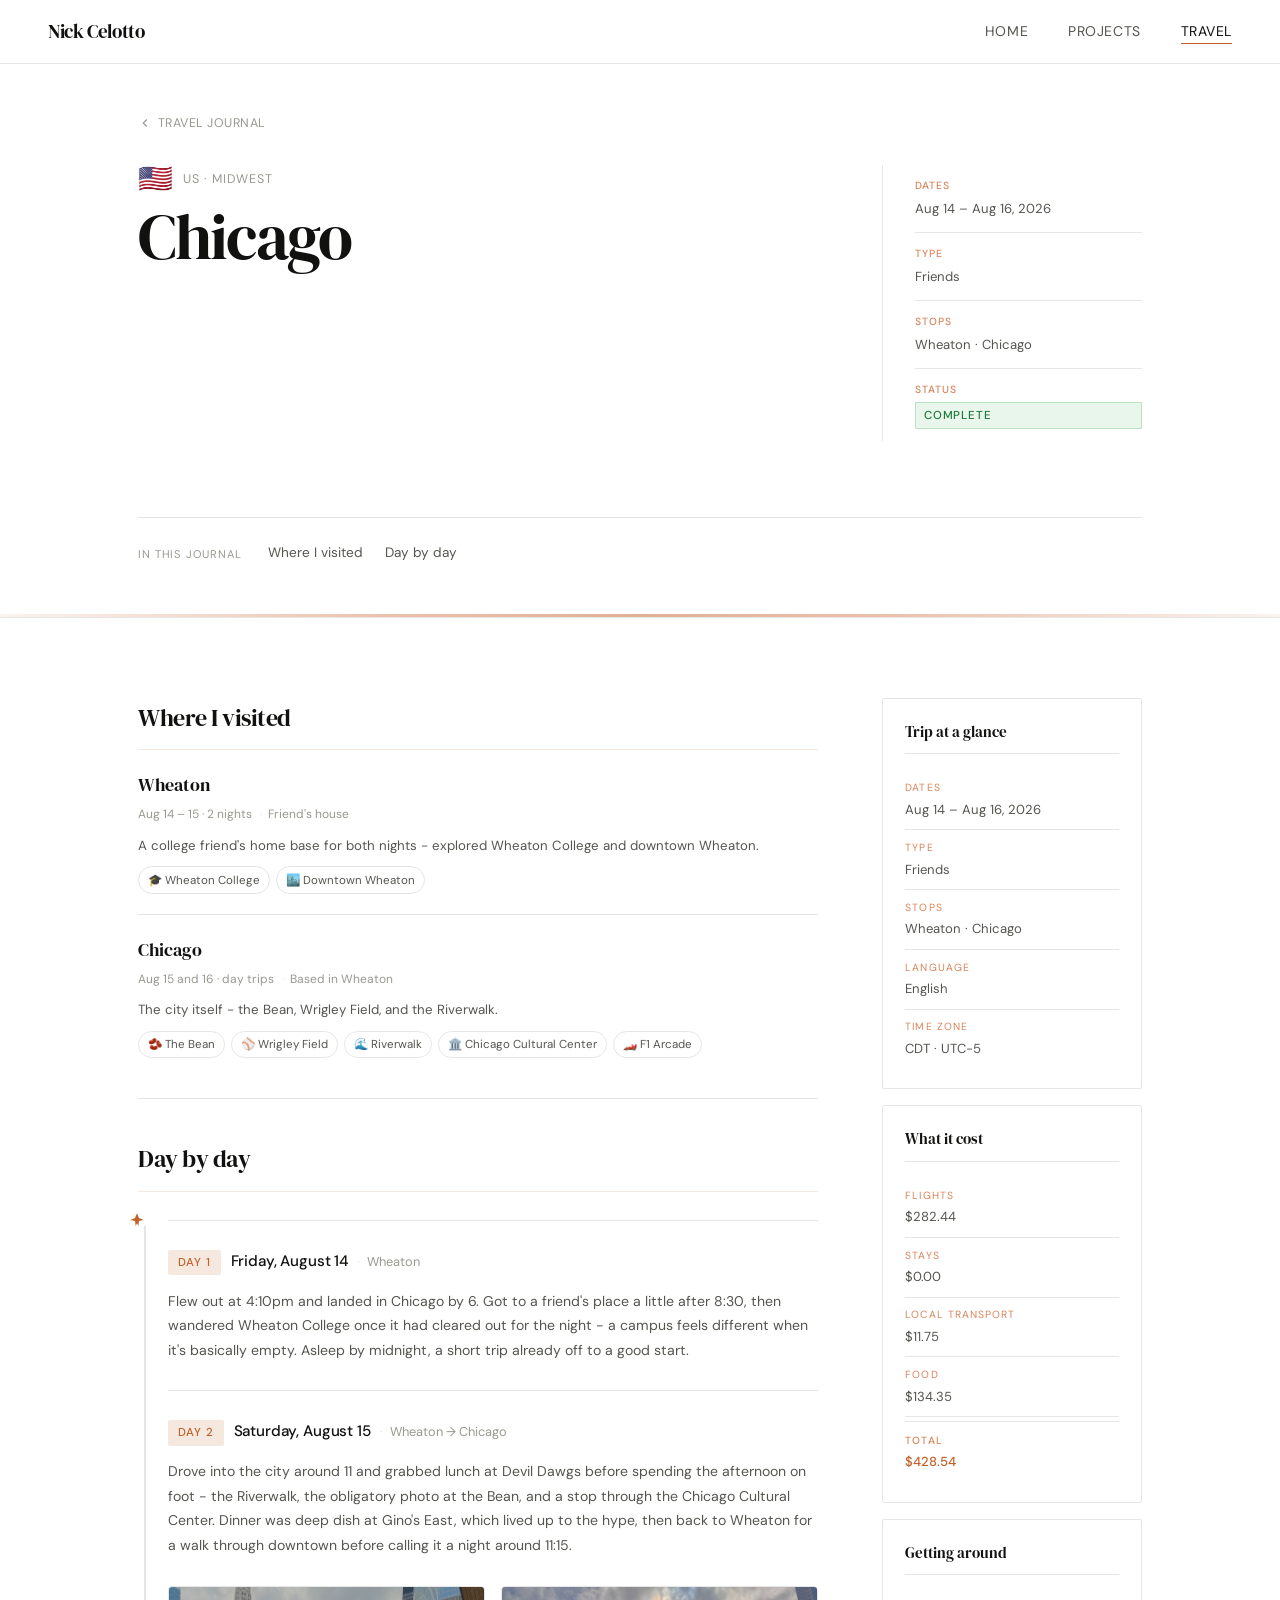
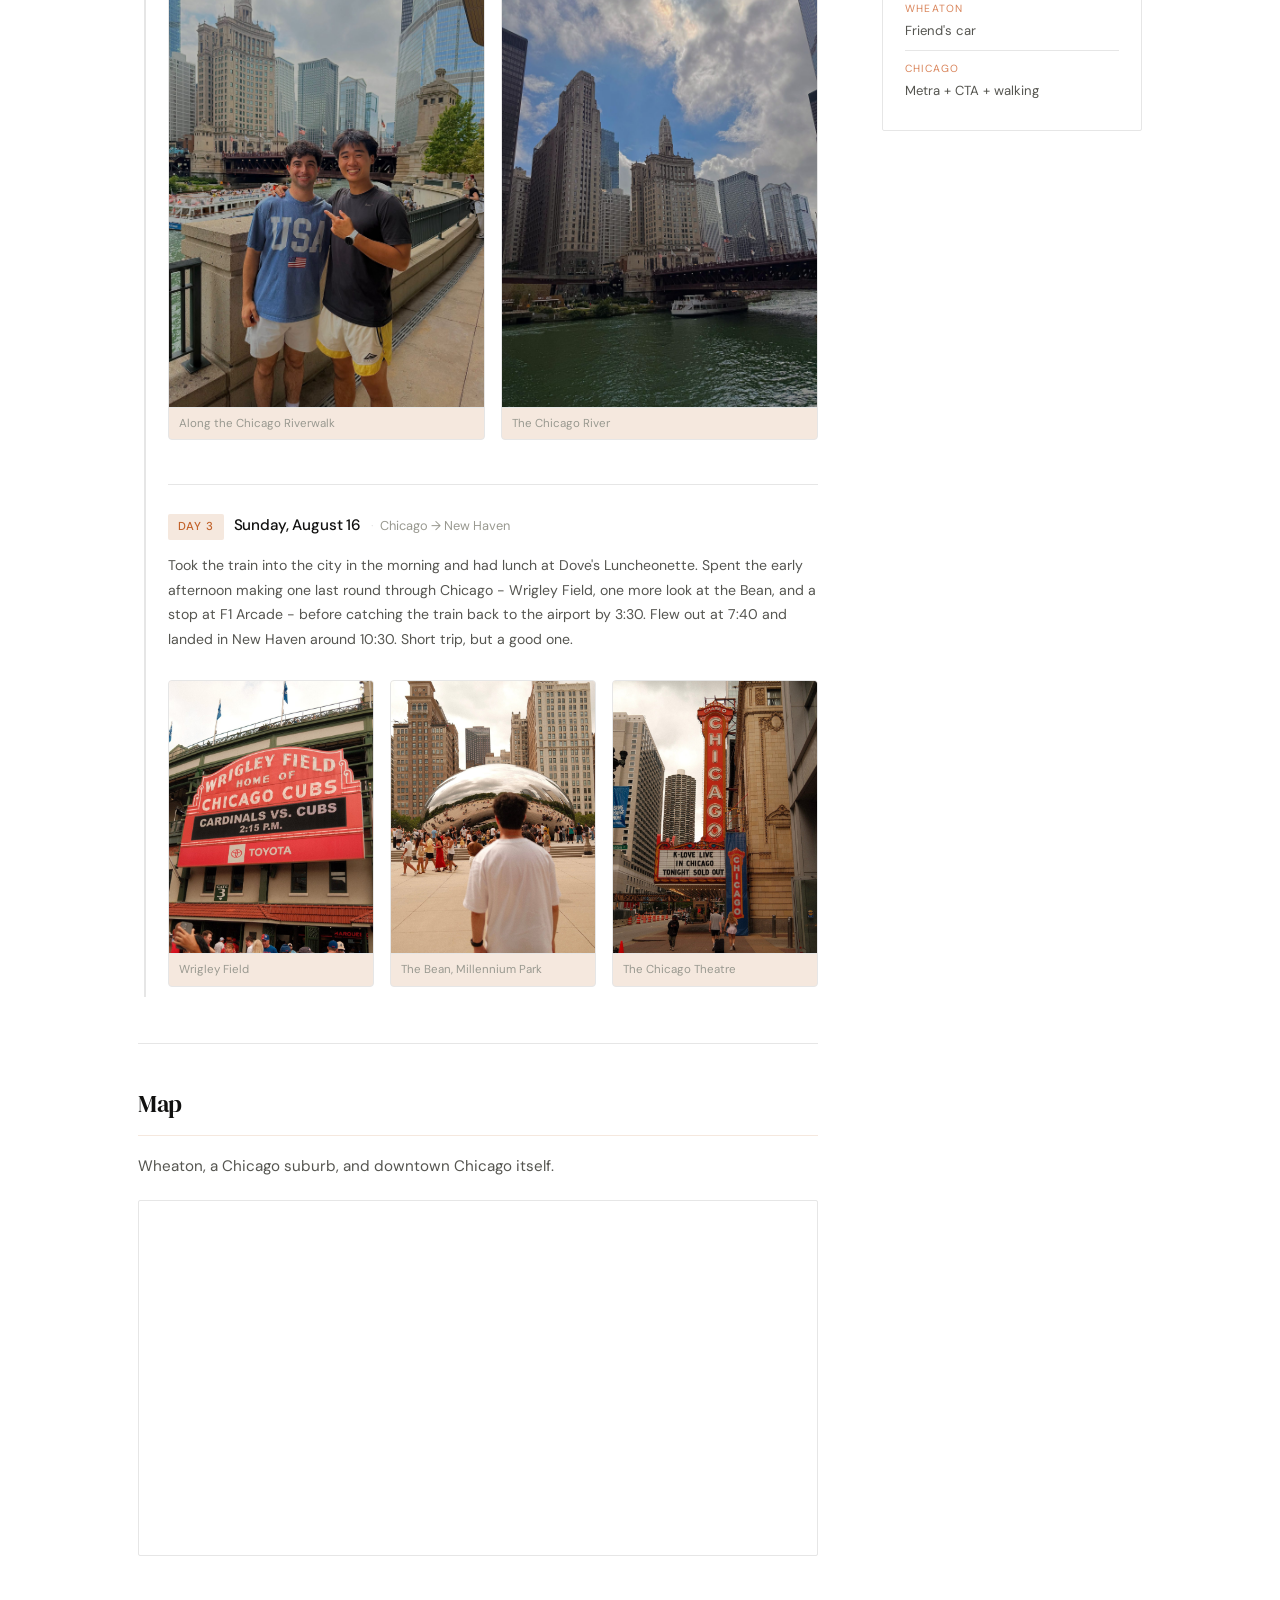
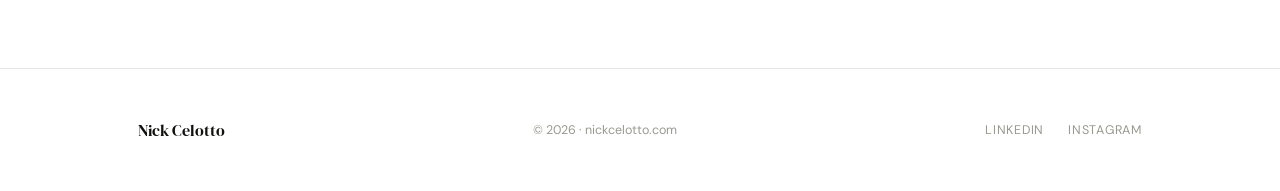
==== commit d1b75d71: "Remove old guides, switch map tiles, update footers" ====
--- a/guide-chicago.html
+++ b/guide-chicago.html
@@ -293,7 +293,6 @@
       <p class="footer-copy">© 2026 · nickcelotto.com</p>
       <div class="footer-links">
         <a href="https://www.linkedin.com/in/nickcelotto" target="_blank">LinkedIn</a>
-        <a href="https://github.com/nickcelotto" target="_blank">GitHub</a>
         <a href="https://www.instagram.com/celottovision" target="_blank">Instagram</a>
       </div>
     </div>
